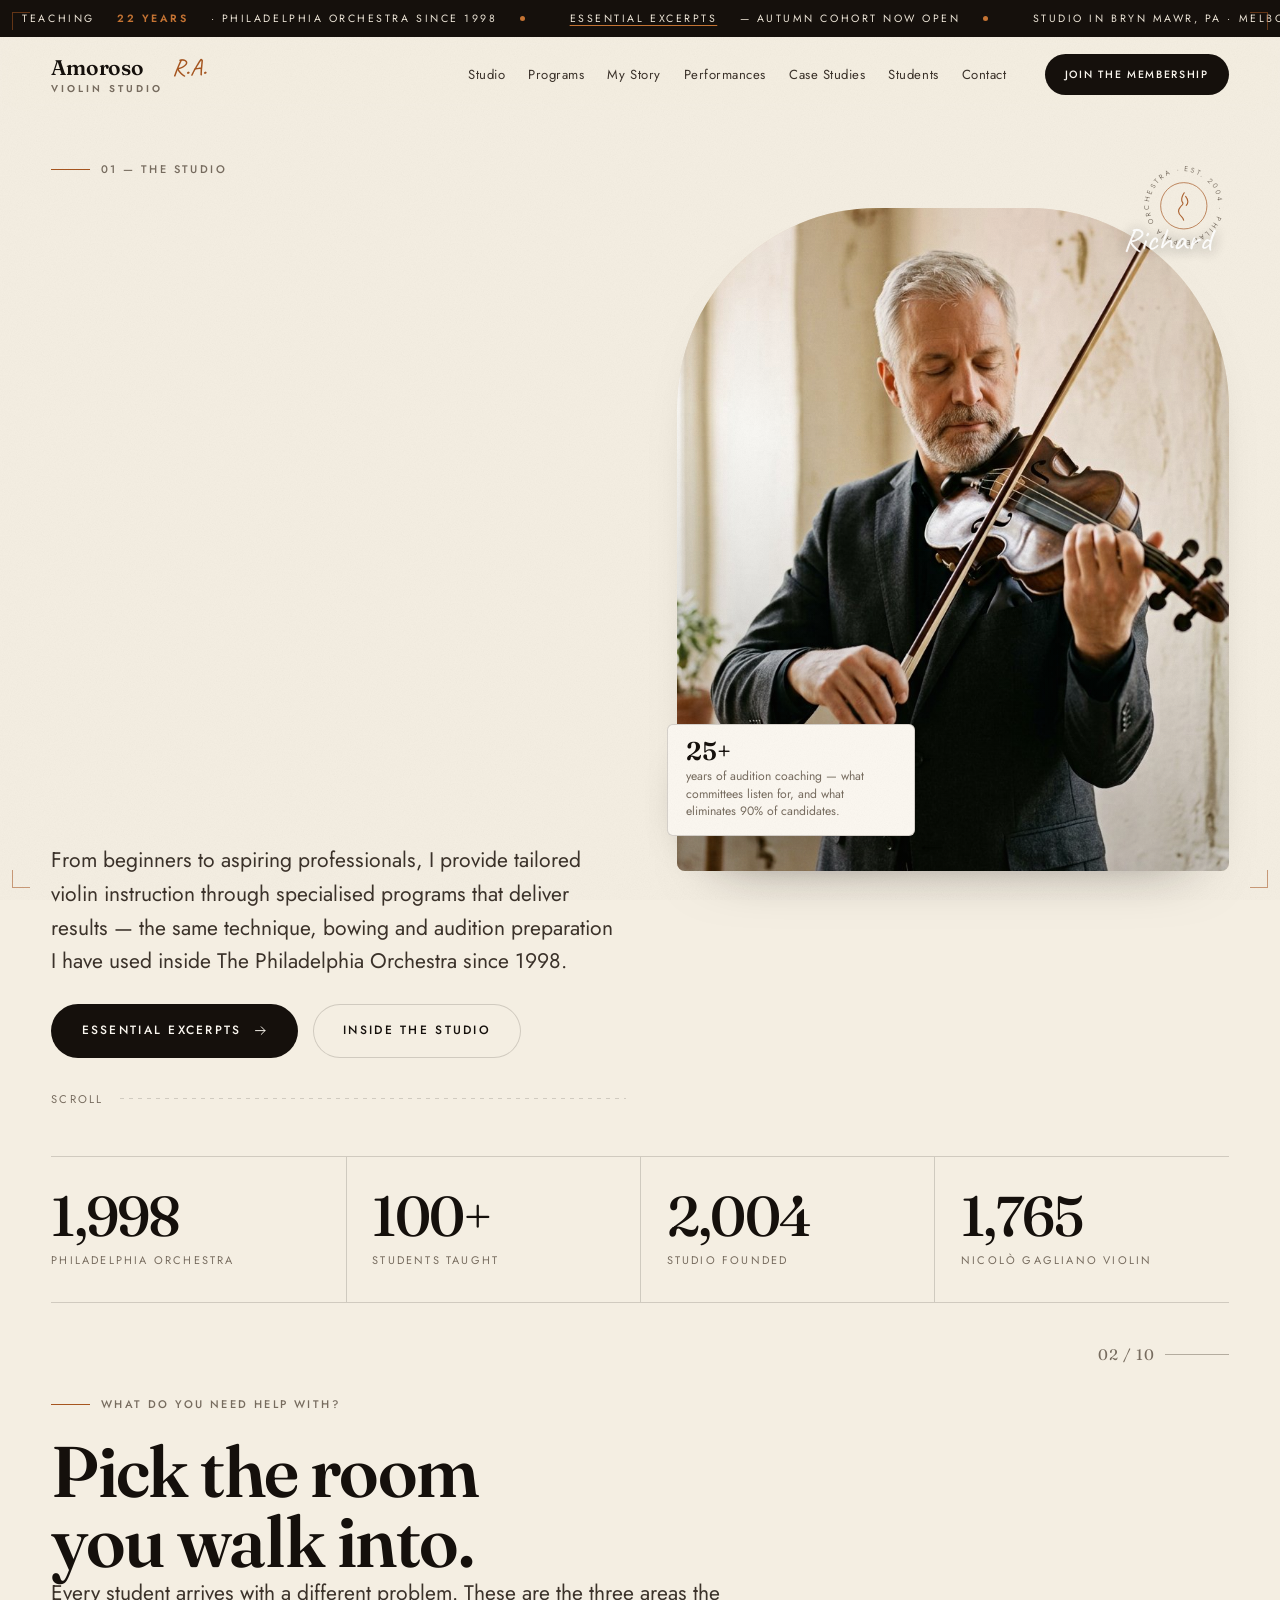
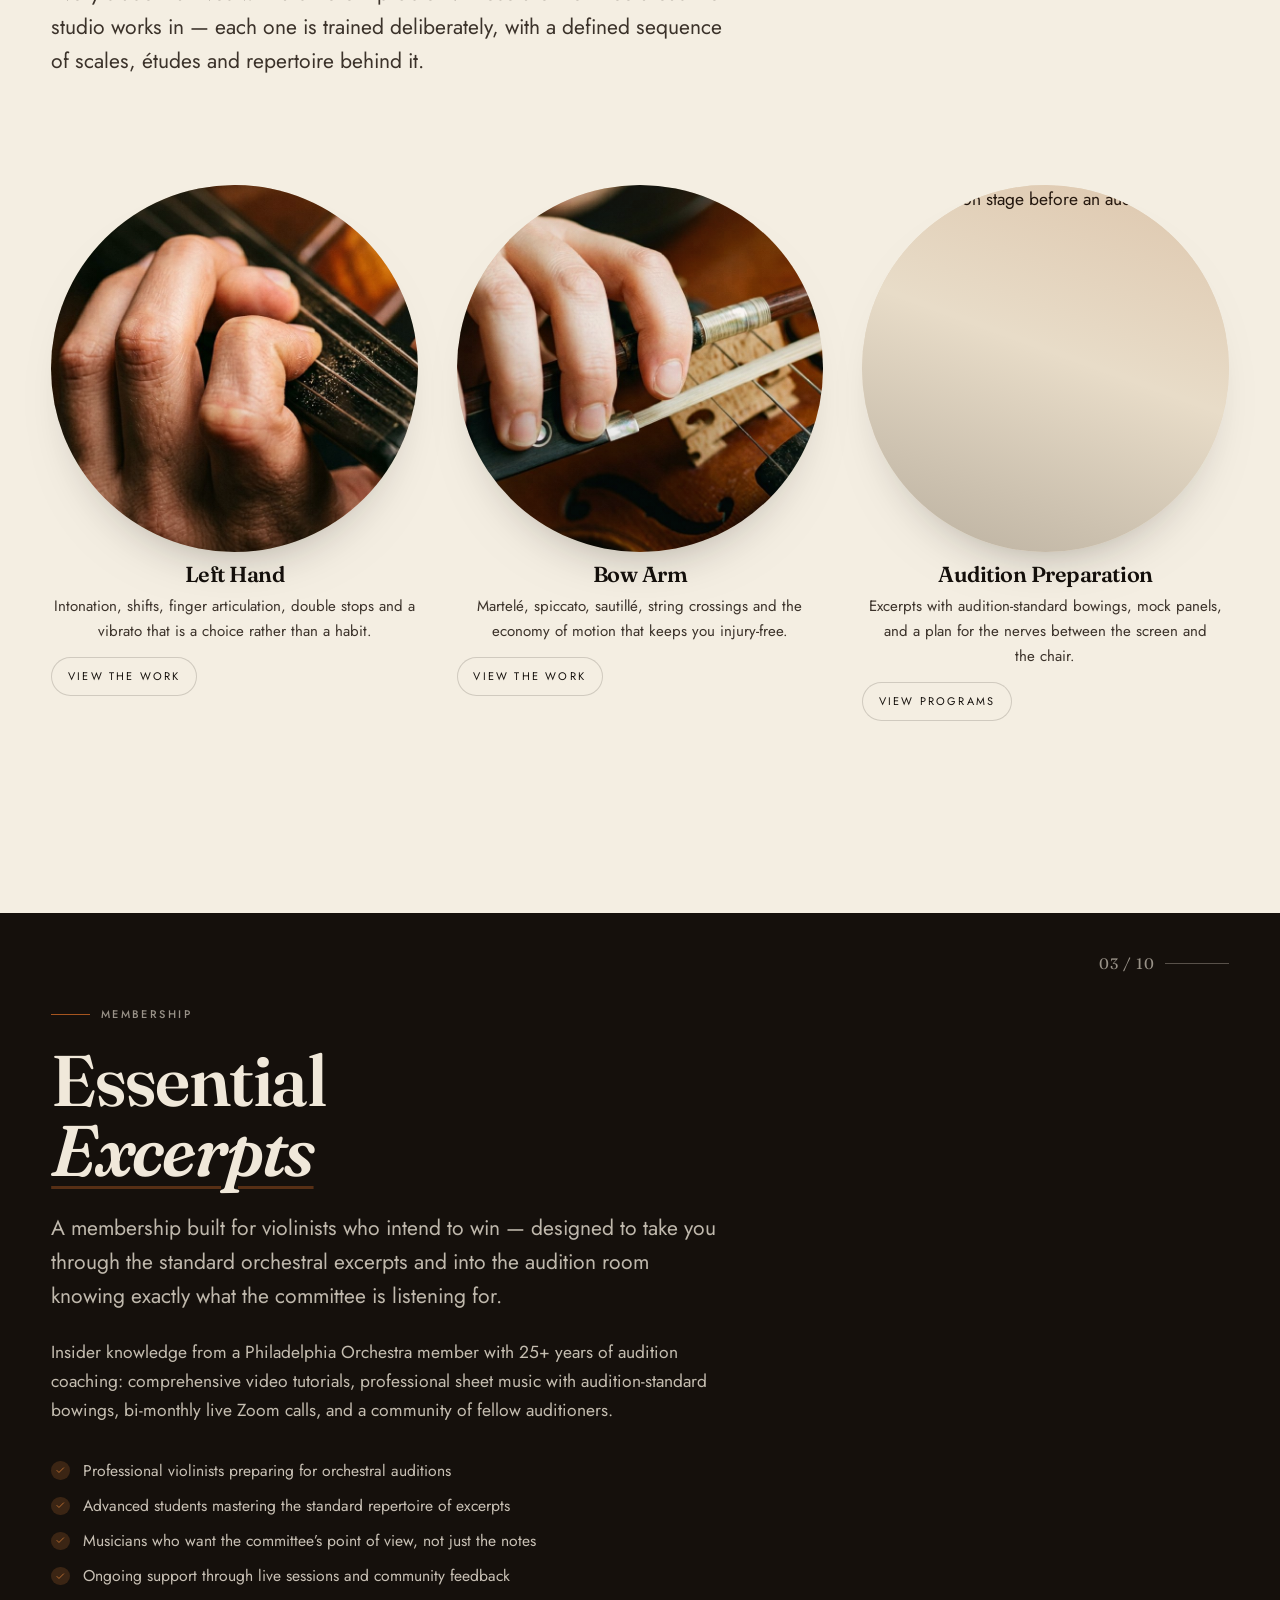
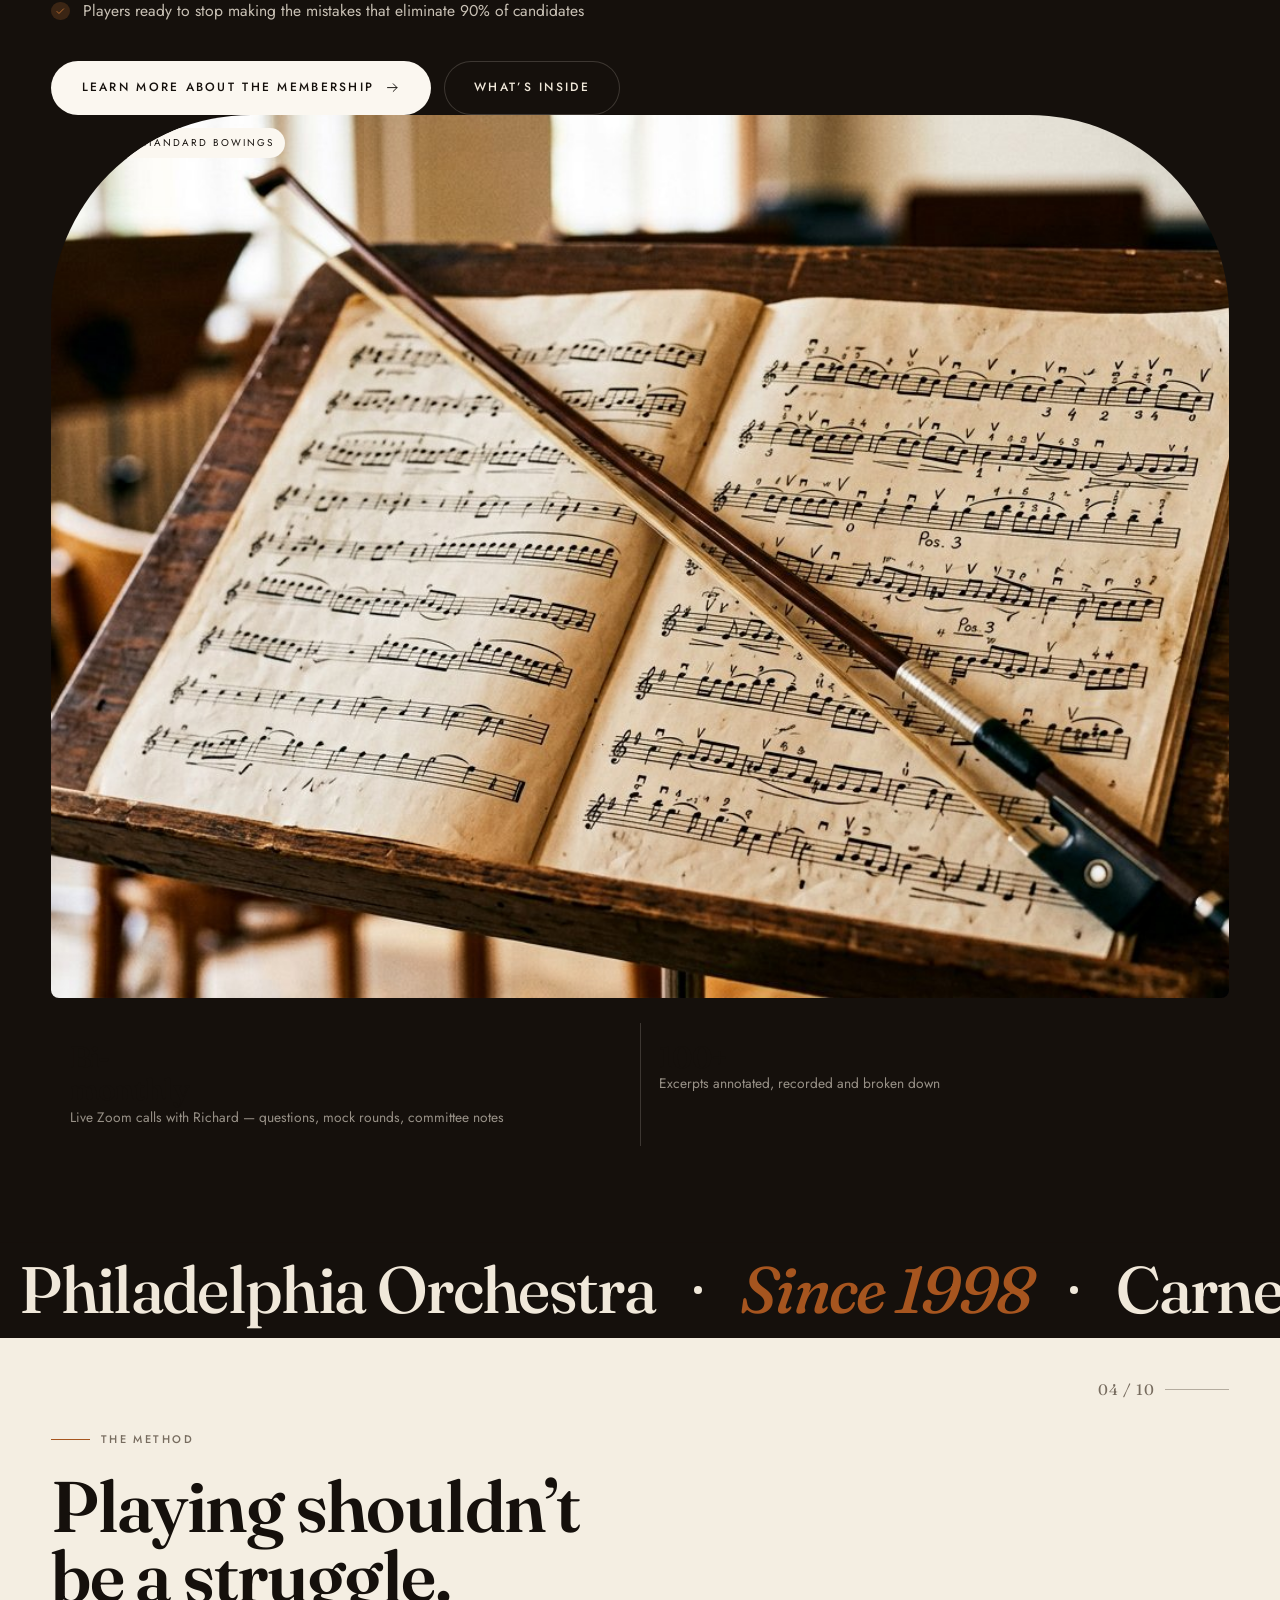
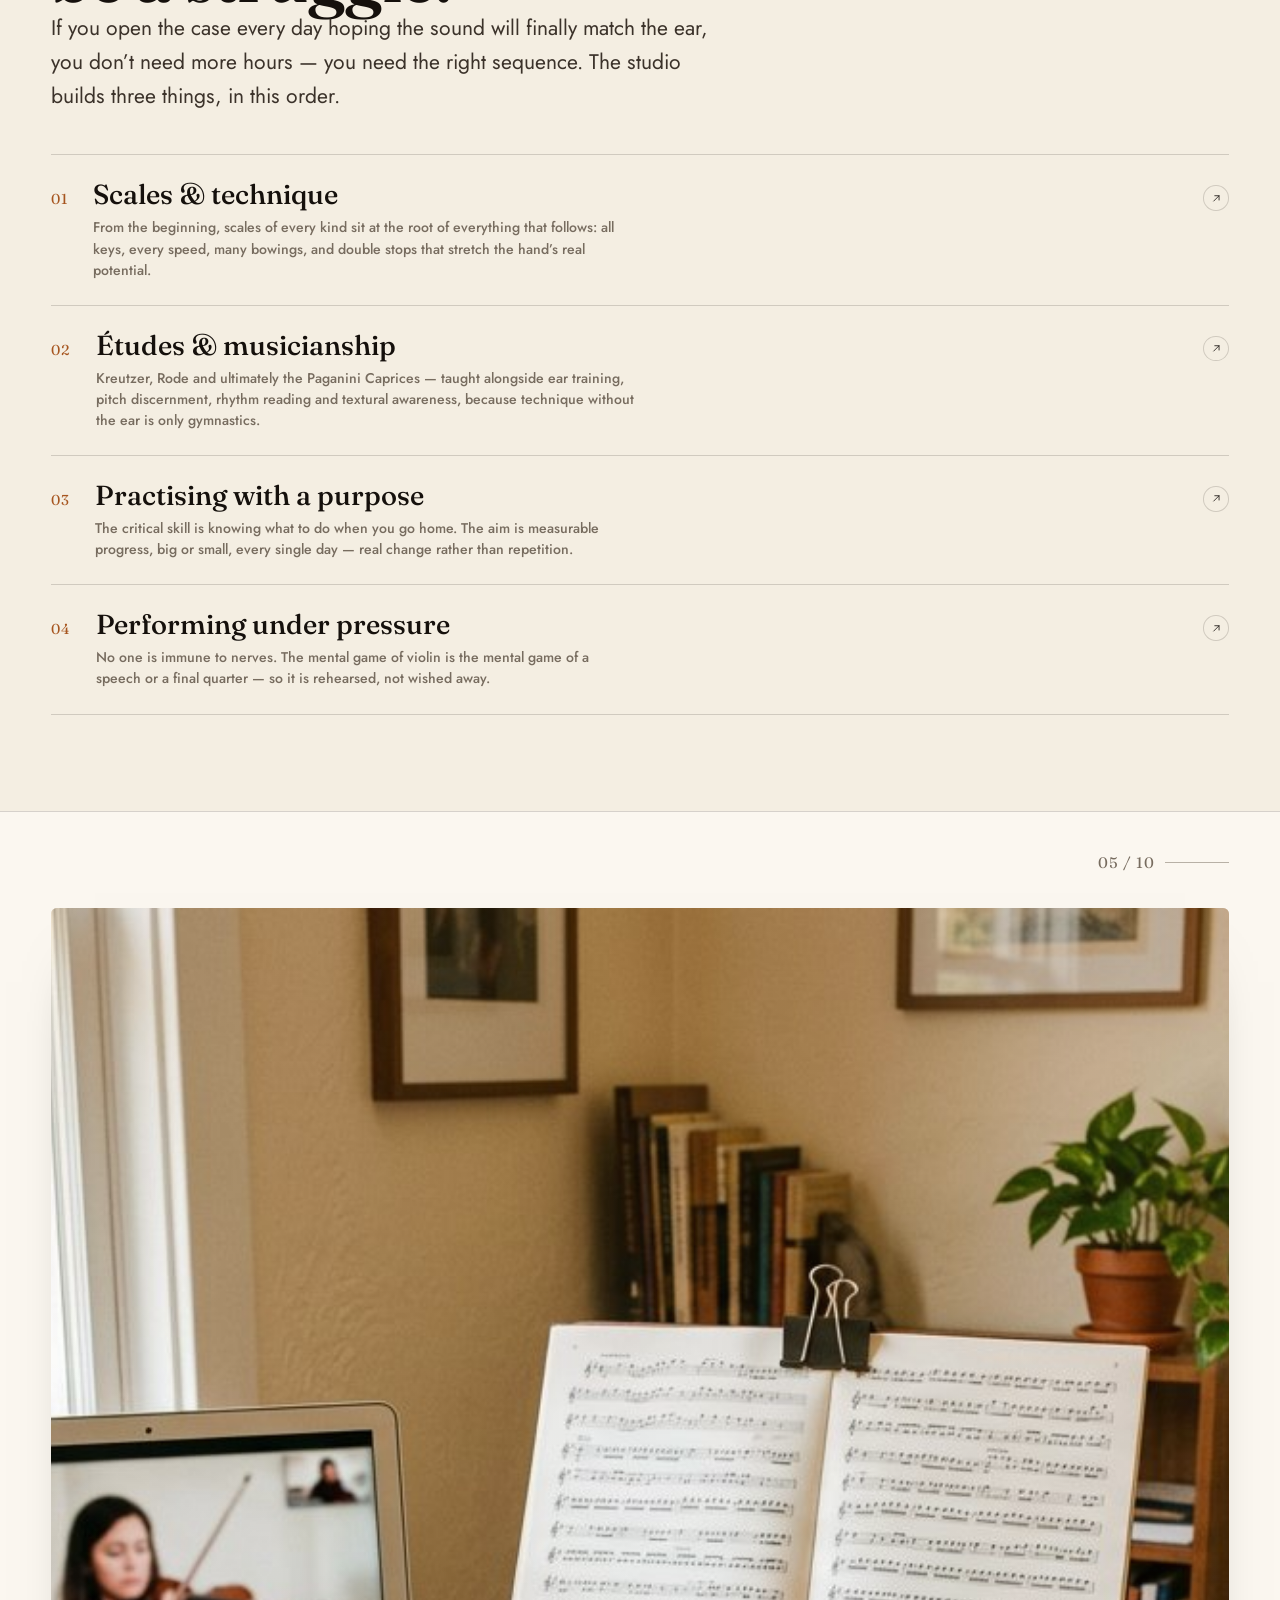
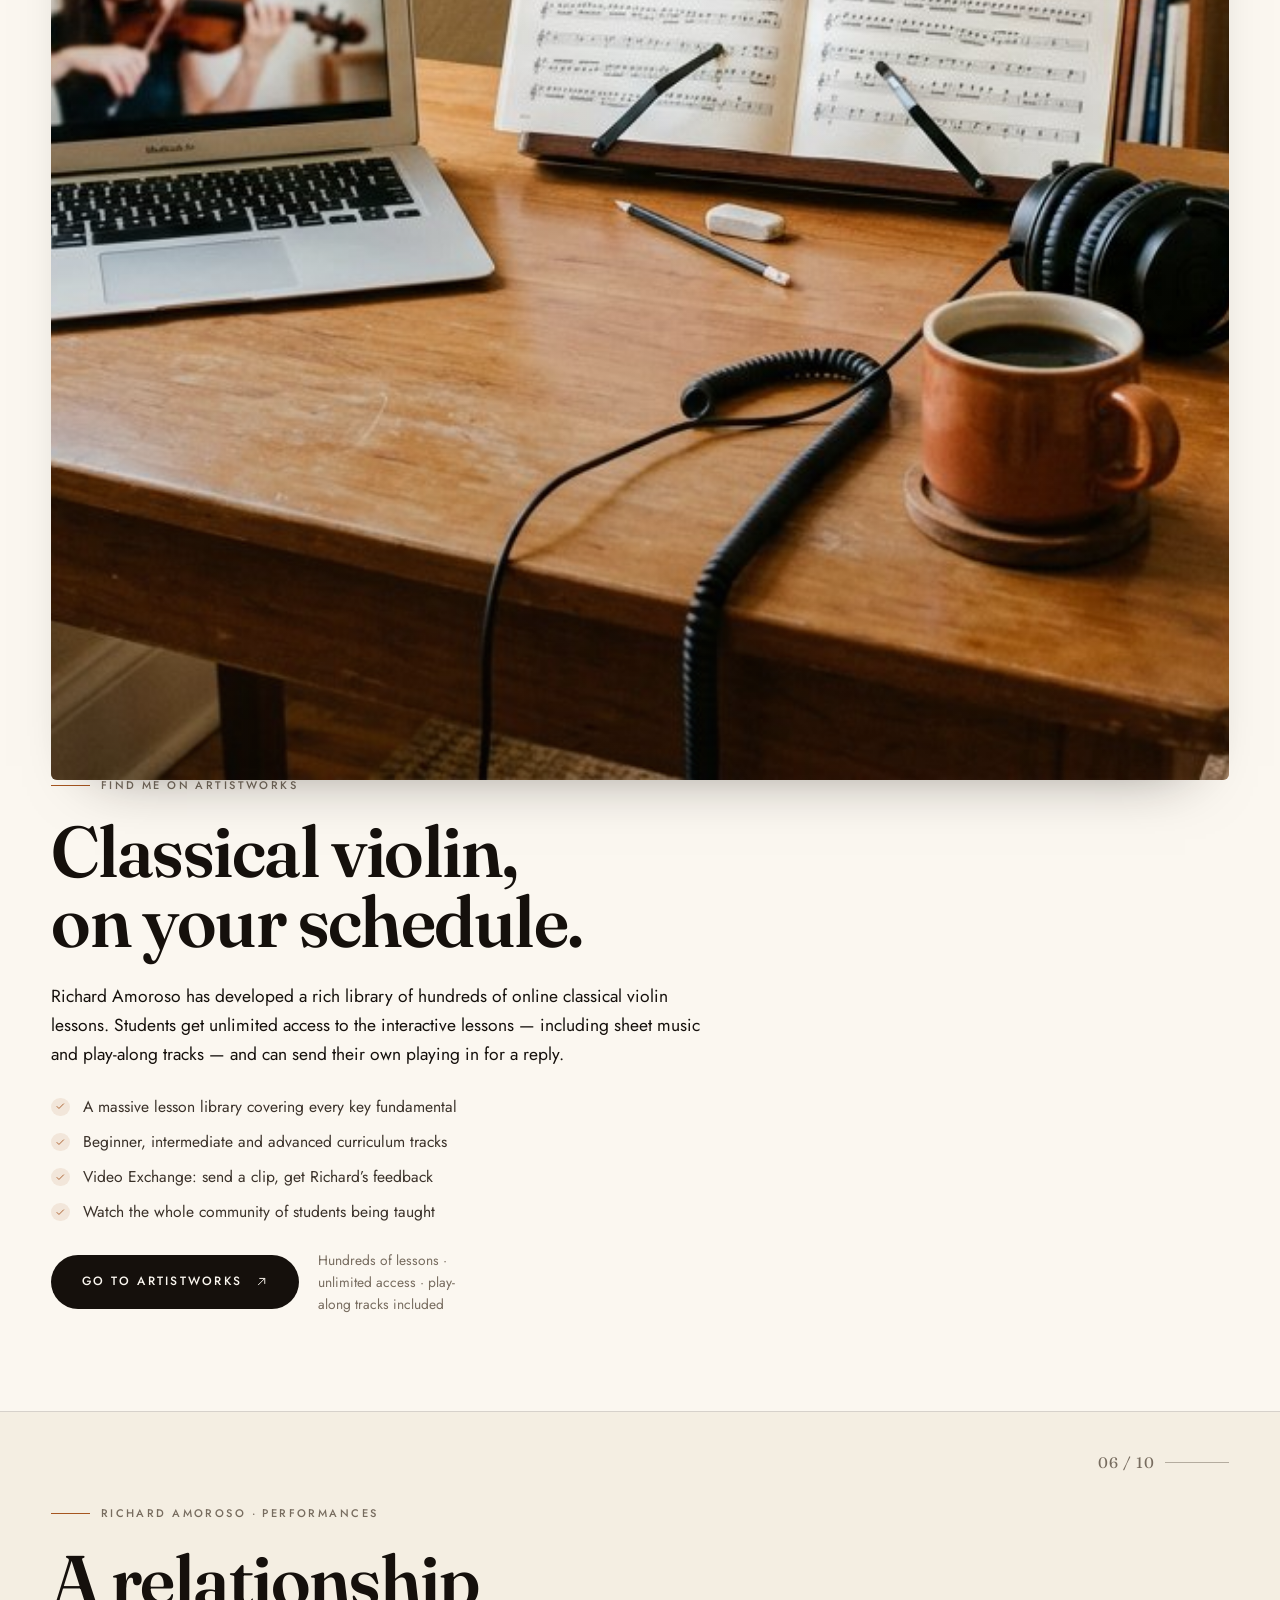
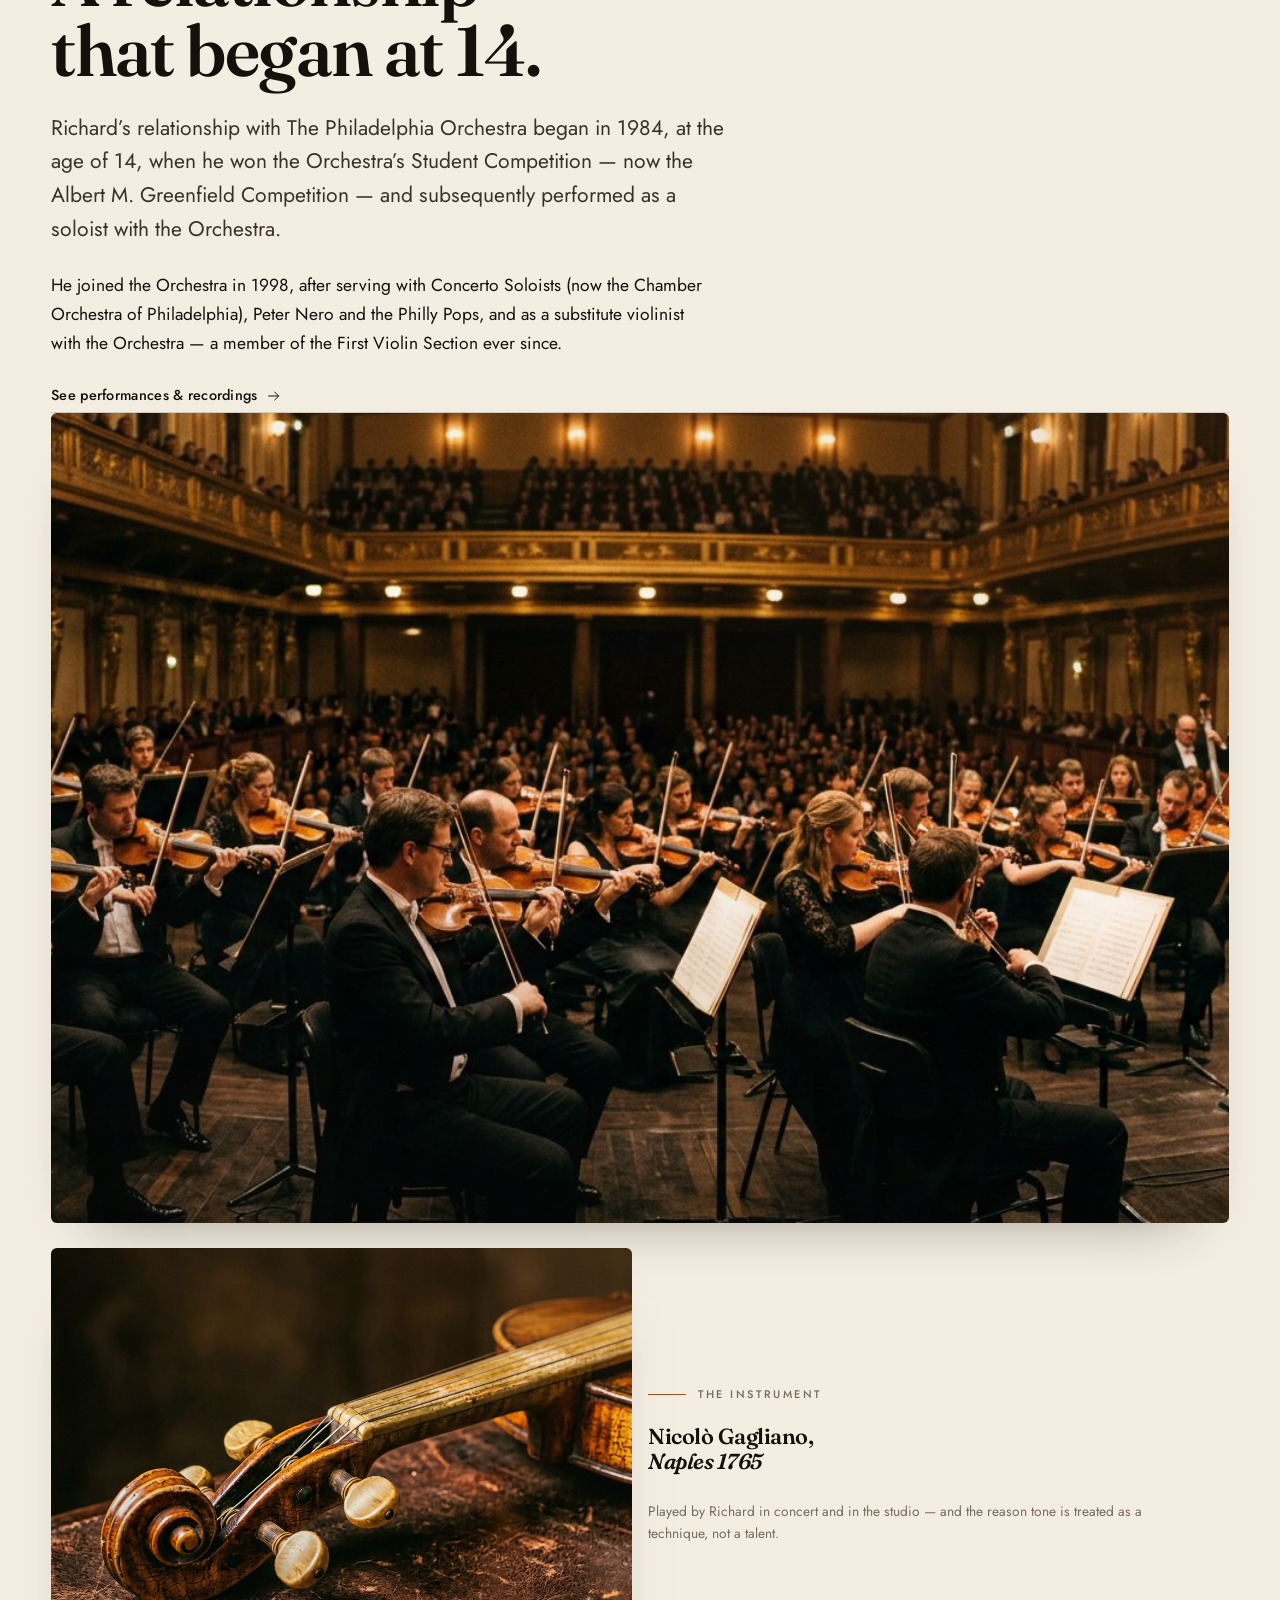
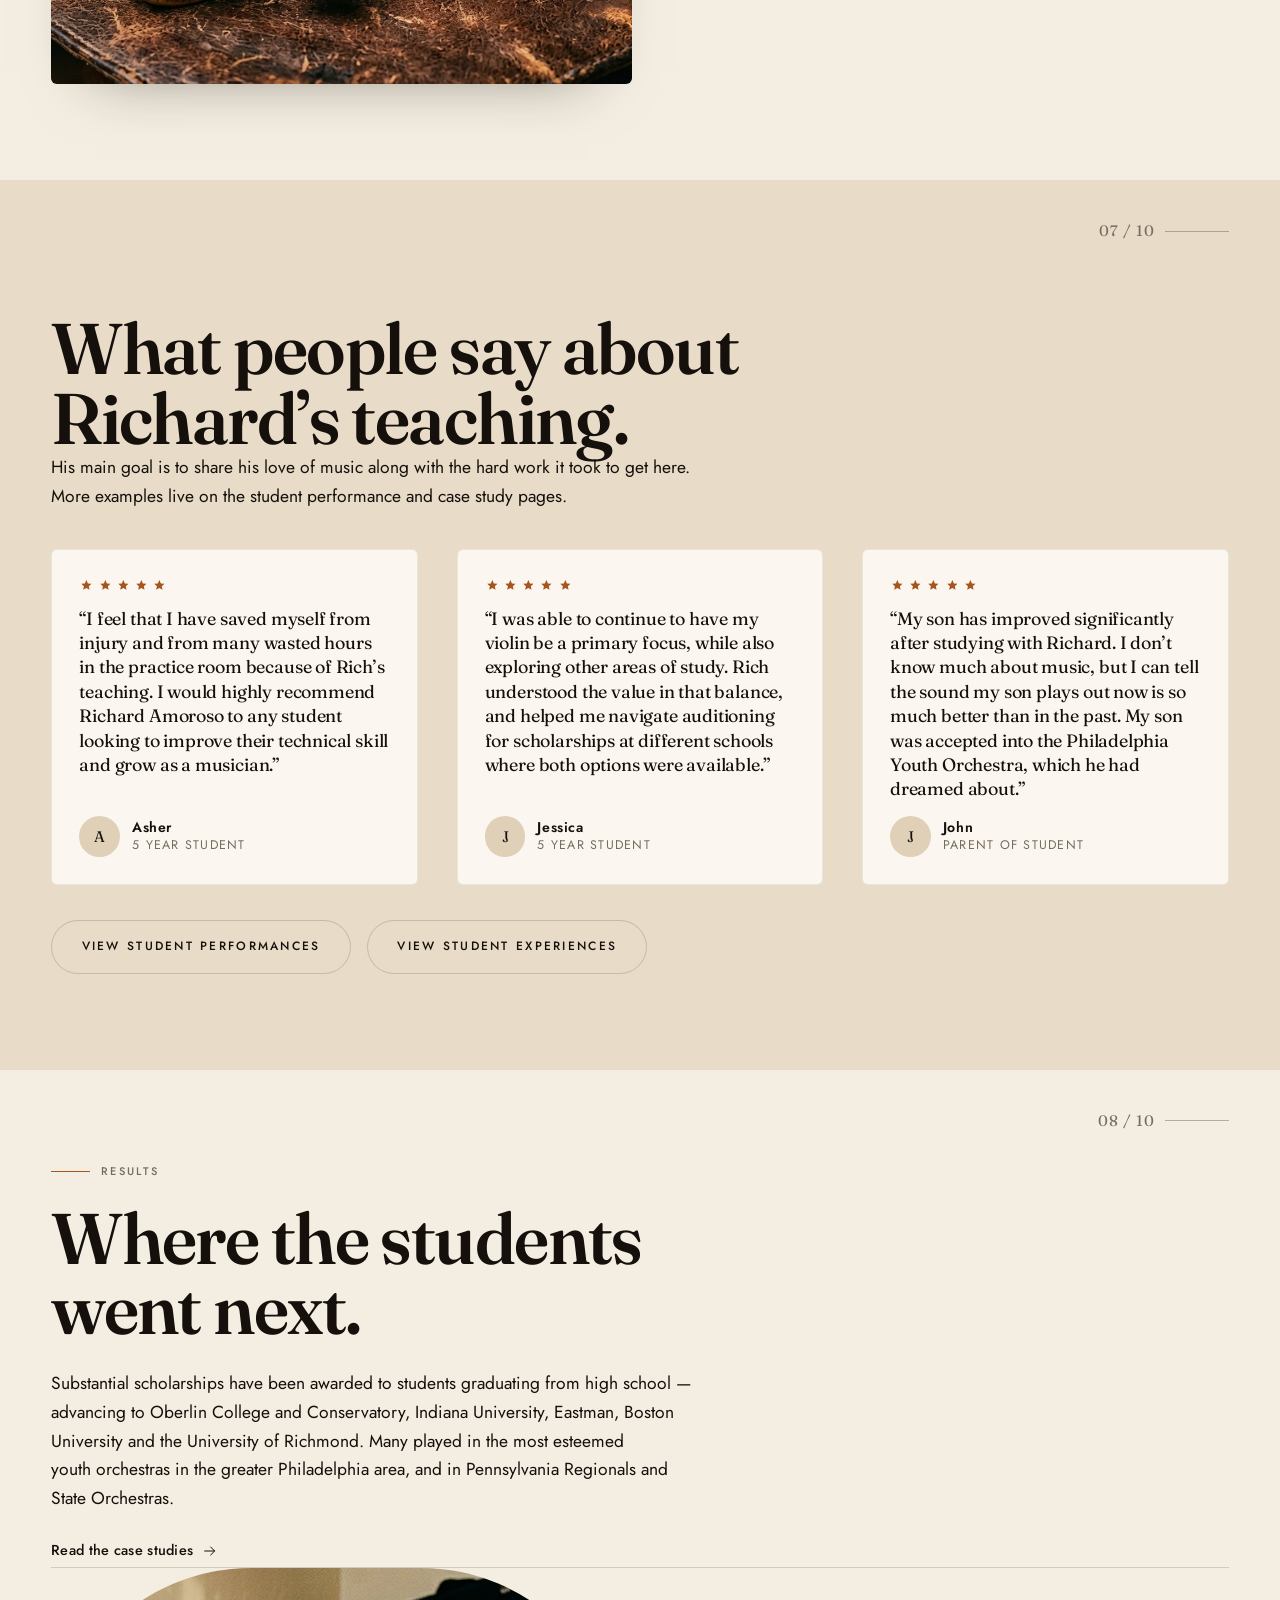
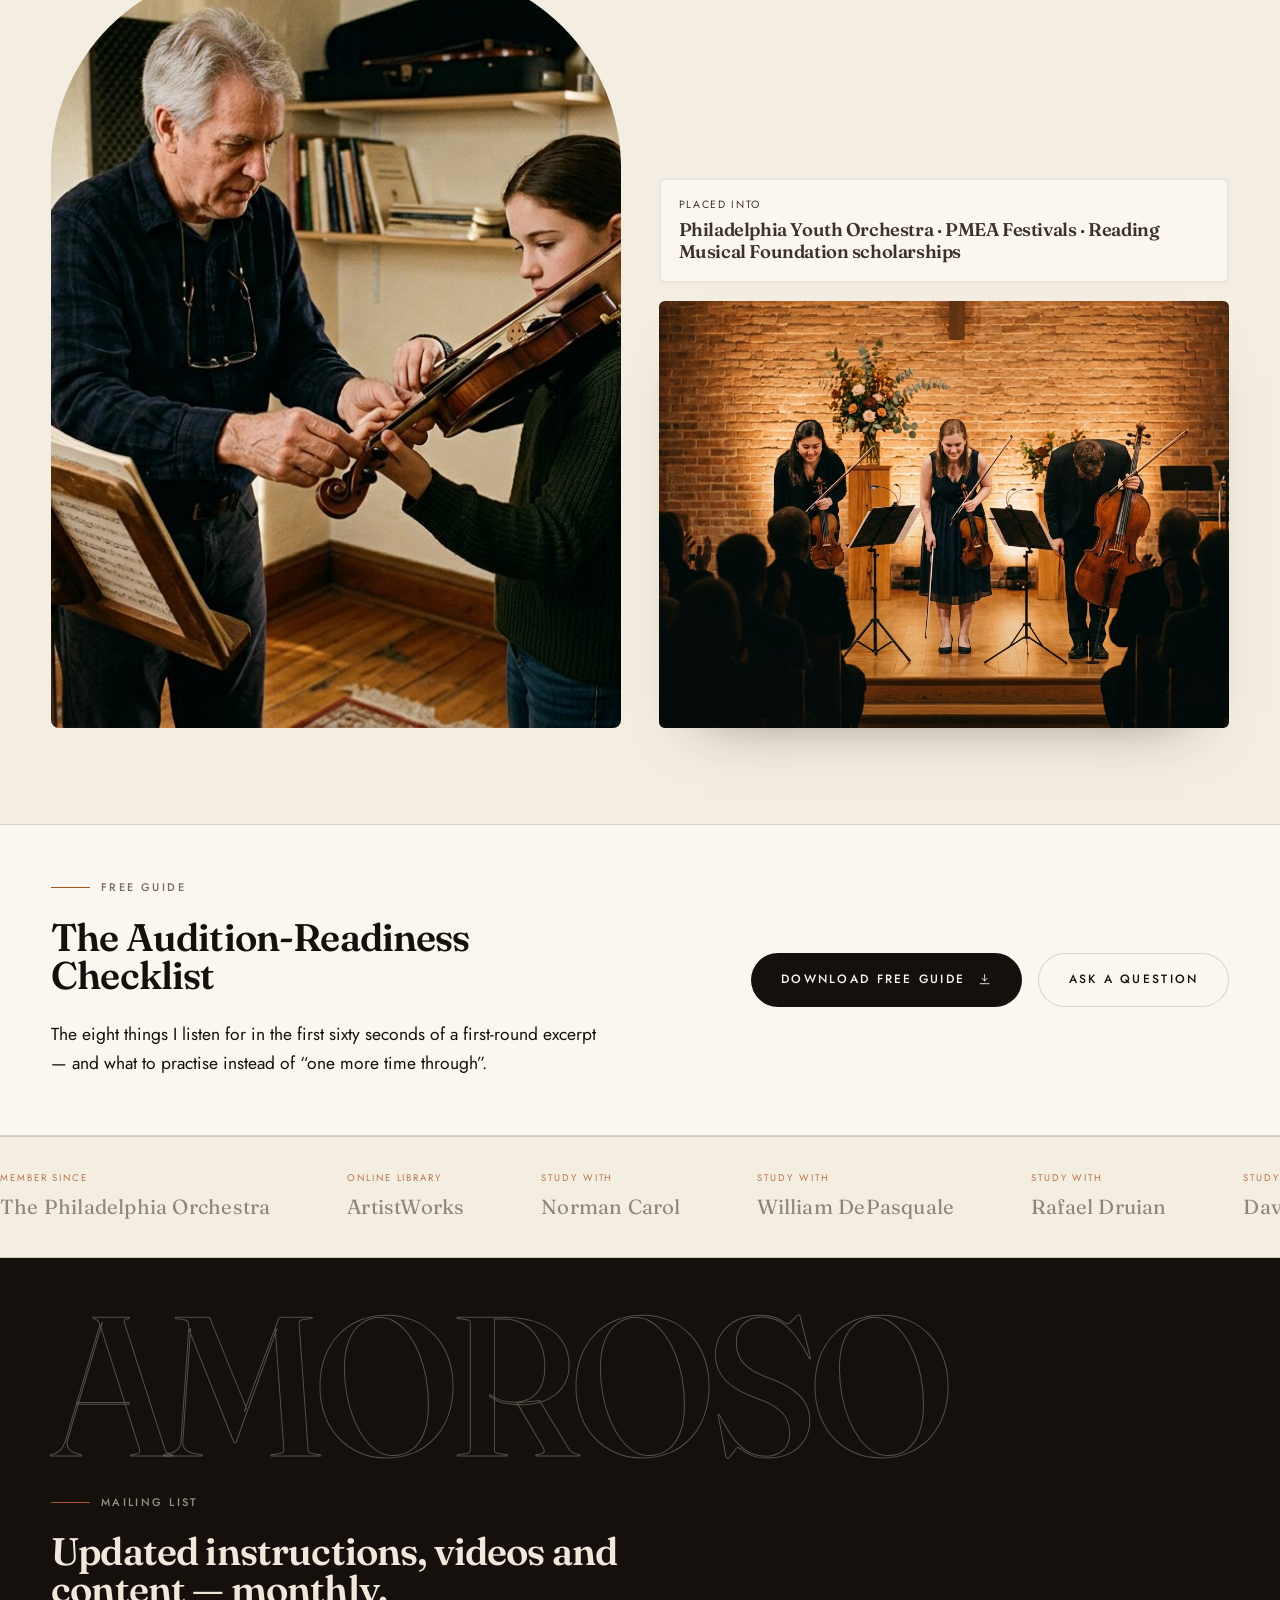
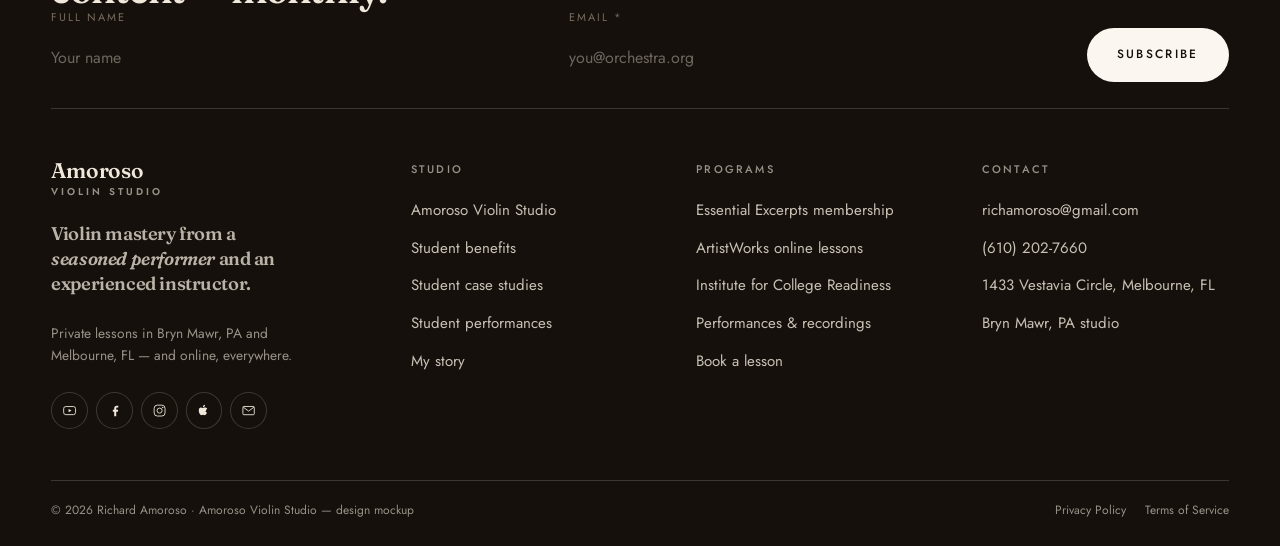
==== richard-amoroso-redesign/index.html @ 06658fb0 "Add Amoroso Violin Studio redesign mockup — richardamoroso.com content in natesviolin.com design lan" ====
<!DOCTYPE html>
<html lang="en">
<head>
<meta charset="utf-8">
<meta name="viewport" content="width=device-width,initial-scale=1">
<title>Amoroso Violin Studio — Violin mastery from a seasoned performer &amp; experienced instructor</title>
<meta name="description" content="Philadelphia Orchestra violinist Richard Amoroso teaches beginners to aspiring professionals through specialised programs — the Essential Excerpts audition membership, ArtistWorks online lessons, and a studio that has taught 100+ students since 2004.">
<link rel="preconnect" href="https://fonts.googleapis.com">
<link rel="preconnect" href="https://fonts.gstatic.com" crossorigin>
<link href="https://fonts.googleapis.com/css2?family=Fraunces:ital,opsz,wght@0,9..144,300..700;1,9..144,300..700&family=Jost:wght@300..600&family=Caveat:wght@500;600&display=swap" rel="stylesheet">
<link rel="stylesheet" href="assets/css/design.css">
<link rel="icon" href="data:image/svg+xml,%3Csvg xmlns='http://www.w3.org/2000/svg' viewBox='0 0 32 32'%3E%3Crect width='32' height='32' rx='7' fill='%2315100C'/%3E%3Ctext x='16' y='22' font-family='Georgia,serif' font-size='17' fill='%23C67433' text-anchor='middle'%3EA%3C/text%3E%3C/svg%3E">
</head>
<body>

<a class="skip" href="#main">Skip to content</a>
<div class="progress" aria-hidden="true"><i id="progressBar"></i></div>
<div class="frame" aria-hidden="true"><i></i><i></i><i></i><i></i></div>

<!-- ===== TICKER ===== -->
<div class="ticker">
  <div class="ticker-row loop">
    <span>Teaching <b style="color:var(--amber-2)">22 years</b> · Philadelphia Orchestra since 1998<i></i></span>
    <span><a href="programs.html">Essential Excerpts</a> — Autumn cohort now open<i></i></span>
    <span>Studio in Bryn&nbsp;Mawr, PA · Melbourne, FL · Online worldwide<i></i></span>
    <span>100+ students taught · Scholarships to Oberlin, Indiana, Eastman, Richmond<i></i></span>
  </div>
</div>

<!-- ===== HEADER ===== -->
<header class="hdr" id="hdr">
  <div class="wrap hdr-in">
    <a class="brand" href="index.html" aria-label="Amoroso Violin Studio — home">
      <span class="brand-mark">Amoroso<em>Violin Studio</em></span>
      <span class="brand-sig" aria-hidden="true">R.A.</span>
    </a>
    <nav class="nav" id="nav" aria-label="Primary">
      <a href="studio.html">Studio</a>
      <a href="programs.html">Programs</a>
      <a href="my-story.html">My Story</a>
      <a href="performances.html">Performances</a>
      <a href="case-studies.html">Case Studies</a>
      <a href="student-performances.html">Students</a>
      <a href="contact.html">Contact</a>
      <span class="nav-note">Bryn Mawr · Melbourne · Online</span>
    </nav>
    <div class="hdr-cta">
      <a class="btn btn--sm" href="programs.html"><span>Join the membership</span></a>
      <button class="icon-btn burger" id="burger" type="button" aria-controls="nav" aria-expanded="false" aria-label="Menu">
        <svg class="i-open" width="20" height="20" aria-hidden="true"><use href="#i-menu"></use></svg>
        <svg class="i-close" width="20" height="20" aria-hidden="true" style="display:none"><use href="#i-close"></use></svg>
      </button>
    </div>
  </div>
</header>

<main id="main">

<!-- ===== 01 HERO ===== -->
<section class="wrap hero" aria-labelledby="hero-h">
  <svg class="hero-mark" viewBox="0 0 120 120" aria-hidden="true">
    <g class="seal">
      <path id="sealPath" d="M60 14a46 46 0 1 1 0 92 46 46 0 0 1 0-92" fill="none"/>
      <text font-family="Jost,sans-serif" font-size="9.4" letter-spacing="3.1" fill="#776C5F">
        <textPath href="#sealPath" startOffset="0%">EST. 2004 · PHILADELPHIA ORCHESTRA · SINCE 1998 · </textPath>
      </text>
    </g>
    <circle cx="60" cy="60" r="31" fill="none" stroke="#A6551F" stroke-width="1"/>
    <g transform="translate(47.6 40.5) scale(1.03)" stroke="#A6551F" fill="none" stroke-width="1.5" stroke-linecap="round">
      <path d="M12.6 2C10 6 9 9.4 9.4 12c.3 2 1.7 2.7 1.5 4.3-.2 1.5-1.7 2.2-3.2 3.9C6 22 5.2 24 5.2 26c0 2.9 1.6 4.9 3.9 7 1.3 1.2 2.3 2.7 2.7 4.5"/>
      <path d="M14.4 6.6c1.9 2.2 2.9 4.5 2.9 7 0 2.1-.8 3.6-2.1 4.9"/>
    </g>
  </svg>

  <div class="hero-grid">
    <div class="stack">
      <p class="label" data-reveal><i class="dash"></i>01 — The studio</p>
      <h1 class="d-1" id="hero-h" data-reveal="mask">Learn the violin<br><em>the way it is actually</em><br>played on stage.</h1>
      <p class="lede" data-reveal style="max-width:44ch">From beginners to aspiring professionals, I provide tailored violin instruction through specialised programs that deliver results — the same technique, bowing and audition preparation I have used inside The Philadelphia Orchestra since 1998.</p>
      <div class="stack" data-reveal style="display:flex;gap:.9rem;flex-wrap:wrap">
        <a class="btn" href="programs.html"><span>Essential Excerpts</span><svg class="ic" aria-hidden="true"><use href="#i-arrow"></use></svg></a>
        <a class="btn btn--ghost" href="studio.html"><span>Inside the studio</span></a>
      </div>
      <div class="dot-rule" data-reveal style="margin-top:.4rem">scroll</div>
    </div>

    <div class="hero-art" data-reveal="scale">
      <figure class="ph ph--arch">
        <img src="assets/img/richard-now.jpg" alt="Richard Amoroso, violin, in his studio" width="900" height="1080">
      </figure>
      <div class="hero-note">
        <b data-count="25" data-suffix="+">0</b>
        <p>years of audition coaching — what committees listen for, and what eliminates 90% of candidates.</p>
      </div>
      <p class="sig" style="position:absolute;right:1rem;top:1rem;color:#fff;opacity:.9;text-shadow:0 2px 14px rgba(21,16,12,.5)">Richard</p>
    </div>
  </div>
</section>

<!-- ===== STATS ===== -->
<section class="wrap" aria-label="Studio at a glance">
  <div class="stats" data-reveal>
    <div><b data-count="1998">0</b><span>Philadelphia Orchestra</span></div>
    <div><b data-count="100" data-suffix="+">0</b><span>Students taught</span></div>
    <div><b data-count="2004">0</b><span>Studio founded</span></div>
    <div><b data-count="1765">0</b><span>Nicolò Gagliano violin</span></div>
  </div>
</section>

<!-- ===== 02 WHAT DO YOU NEED HELP WITH ===== -->
<section class="sec" id="focus">
  <div class="wrap">
    <p class="idx">02 / 10</p>
    <div class="g-head" style="margin-bottom:clamp(1.8rem,4vw,3rem)">
      <div class="stack">
        <p class="label" data-reveal><i class="dash"></i>What do you need help with?</p>
        <h2 class="d-2" data-reveal>Pick the room<br>you walk into.</h2>
      </div>
      <div class="stack">
        <p class="lede" data-reveal>Every student arrives with a different problem. These are the three areas the studio works in — each one is trained deliberately, with a defined sequence of scales, études and repertoire behind it.</p>
        <div data-reveal><a class="link" href="studio.html">See the full curriculum<svg class="ic" aria-hidden="true"><use href="#i-arrow"></use></svg></a></div>
      </div>
    </div>

    <div class="g g-3">
      <a class="card card--feature" href="studio.html" data-reveal>
        <figure class="ph"><img src="assets/img/left-hand.jpg" alt="Left hand stopping strings on the fingerboard" width="800" height="800"></figure>
        <div class="card-body center">
          <h3 class="card-title"><span>Left</span> <span>Hand</span></h3>
          <p>Intonation, shifts, finger articulation, double stops and a vibrato that is a choice rather than a habit.</p>
          <span class="card-more">View the work</span>
        </div>
      </a>
      <a class="card card--feature" href="studio.html" data-reveal>
        <figure class="ph"><img src="assets/img/bow-arm.jpg" alt="Right hand at the frog of the bow" width="800" height="800"></figure>
        <div class="card-body center">
          <h3 class="card-title"><span>Bow</span> <span>Arm</span></h3>
          <p>Martelé, spiccato, sautillé, string crossings and the economy of motion that keeps you injury-free.</p>
          <span class="card-more">View the work</span>
        </div>
      </a>
      <a class="card card--feature" href="programs.html">
        <figure class="ph"><img src="assets/img/solo-stage.jpg" alt="Violinist on stage before an audition panel" width="800" height="800"></figure>
        <div class="card-body center">
          <h3 class="card-title"><span>Audition</span> <span>Preparation</span></h3>
          <p>Excerpts with audition-standard bowings, mock panels, and a plan for the nerves between the screen and the chair.</p>
          <span class="card-more">View programs</span>
        </div>
      </a>
    </div>
  </div>
</section>

<!-- ===== 03 ESSENTIAL EXCERPTS MEMBERSHIP ===== -->
<section class="sec on-ink" id="membership" style="margin-top:var(--s-1)">
  <div class="wrap">
    <p class="idx">03 / 10</p>
    <div class="g-split" style="align-items:start">
      <div class="stack" data-reveal>
        <p class="label on-ink"><i class="dash"></i>Membership</p>
        <h2 class="d-2">Essential<br><em>Excerpts</em></h2>
        <p class="lede">A membership built for violinists who intend to win — designed to take you through the standard orchestral excerpts and into the audition room knowing exactly what the committee is listening for.</p>
        <p>Insider knowledge from a Philadelphia Orchestra member with 25+ years of audition coaching: comprehensive video tutorials, professional sheet music with audition-standard bowings, bi-monthly live Zoom calls, and a community of fellow auditioners.</p>
        <ul class="ticks" style="margin-top:.5rem">
          <li><i><svg class="ic" aria-hidden="true"><use href="#i-check"></use></svg></i>Professional violinists preparing for orchestral auditions</li>
          <li><i><svg class="ic" aria-hidden="true"><use href="#i-check"></use></svg></i>Advanced students mastering the standard repertoire of excerpts</li>
          <li><i><svg class="ic" aria-hidden="true"><use href="#i-check"></use></svg></i>Musicians who want the committee’s point of view, not just the notes</li>
          <li><i><svg class="ic" aria-hidden="true"><use href="#i-check"></use></svg></i>Ongoing support through live sessions and community feedback</li>
          <li><i><svg class="ic" aria-hidden="true"><use href="#i-check"></use></svg></i>Players ready to stop making the mistakes that eliminate 90% of candidates</li>
        </ul>
        <div style="display:flex;gap:.8rem;flex-wrap:wrap;margin-top:.8rem">
          <a class="btn btn--light" href="programs.html"><span>Learn more about the membership</span><svg class="ic" aria-hidden="true"><use href="#i-arrow"></use></svg></a>
          <a class="btn btn--ghost" style="--fg:var(--on-ink);box-shadow:inset 0 0 0 1px var(--rule-on-ink)" href="programs.html"><span>What’s inside</span></a>
        </div>
      </div>

      <div class="stack">
        <figure class="ph ph--arch ph--raw" data-reveal="scale">
          <img src="assets/img/score.jpg" alt="Violin part with hand-marked audition bowings" width="900" height="1100">
          <figcaption class="card-tag">Audition-standard bowings</figcaption>
        </figure>
        <div class="g g-2" style="gap:1px;background:var(--rule-on-ink)">
          <div style="background:var(--ink);padding:1.15rem"><b class="display" style="font-size:1.9rem;display:block;line-height:1.05">Bi-<br>monthly</b><p class="small" style="color:var(--on-ink-3)">Live Zoom calls with Richard — questions, mock rounds, committee notes</p></div>
          <div style="background:var(--ink);padding:1.15rem"><b class="display" style="font-size:1.9rem;display:block;line-height:1">100+</b><p class="small" style="color:var(--on-ink-3)">Excerpts annotated, recorded and broken down</p></div>
        </div>
      </div>
    </div>
  </div>
</section>

<!-- ===== 04 MARQUEE ===== -->
<div class="mq on-ink" aria-hidden="true" style="background:var(--ink)">
  <div class="mq-track loop">
    <h3><span>Philadelphia Orchestra</span><i></i><span><em>Since 1998</em></span><i></i><span>Carnegie Hall</span><i></i><span><em>Greenfield Competition</em></span><i></i></h3>
  </div>
</div>

<!-- ===== 05 HOW I TEACH — THREE PILLARS ===== -->
<section class="sec">
  <div class="wrap">
    <p class="idx">04 / 10</p>
    <div class="g-head" style="margin-bottom:clamp(1.6rem,3.4vw,2.6rem)">
      <div class="stack">
        <p class="label" data-reveal><i class="dash"></i>The method</p>
        <h2 class="d-2" data-reveal>Playing shouldn’t<br>be a struggle.</h2>
      </div>
      <p class="lede" data-reveal>If you open the case every day hoping the sound will finally match the ear, you don’t need more hours — you need the right sequence. The studio builds three things, in this order.</p>
    </div>

    <ol class="rows" data-reveal>
      <li>
        <span class="k">01</span>
        <div class="t">Scales &amp; technique<small>From the beginning, scales of every kind sit at the root of everything that follows: all keys, every speed, many bowings, and double stops that stretch the hand’s real potential.</small></div>
        <span class="go"><svg class="ic" aria-hidden="true"><use href="#i-arrow-diag"></use></svg></span>
      </li>
      <li>
        <span class="k">02</span>
        <div class="t">Études &amp; musicianship<small>Kreutzer, Rode and ultimately the Paganini Caprices — taught alongside ear training, pitch discernment, rhythm reading and textural awareness, because technique without the ear is only gymnastics.</small></div>
        <span class="go"><svg class="ic" aria-hidden="true"><use href="#i-arrow-diag"></use></svg></span>
      </li>
      <li>
        <span class="k">03</span>
        <div class="t">Practising with a purpose<small>The critical skill is knowing what to do when you go home. The aim is measurable progress, big or small, every single day — real change rather than repetition.</small></div>
        <span class="go"><svg class="ic" aria-hidden="true"><use href="#i-arrow-diag"></use></svg></span>
      </li>
      <li>
        <span class="k">04</span>
        <div class="t">Performing under pressure<small>No one is immune to nerves. The mental game of violin is the mental game of a speech or a final quarter — so it is rehearsed, not wished away.</small></div>
        <span class="go"><svg class="ic" aria-hidden="true"><use href="#i-arrow-diag"></use></svg></span>
      </li>
    </ol>
  </div>
</section>

<!-- ===== 06 ARTISTWORKS ===== -->
<section class="sec bg-paper" style="border-block:1px solid var(--rule)">
  <div class="wrap">
    <p class="idx">05 / 10</p>
    <div class="g-split-r">
      <figure class="ph ph--s" data-reveal="scale" style="aspect-ratio:4/5">
        <img src="assets/img/online.jpg" alt="Laptop set up for an online violin lesson" width="900" height="1120">
      </figure>
      <div class="stack" data-reveal>
        <p class="label"><i class="dash"></i>Find me on ArtistWorks</p>
        <h2 class="d-2">Classical violin,<br>on your schedule.</h2>
        <p>Richard Amoroso has developed a rich library of hundreds of online classical violin lessons. Students get unlimited access to the interactive lessons — including sheet music and play-along tracks — and can send their own playing in for a reply.</p>
        <ul class="ticks">
          <li><i><svg class="ic" aria-hidden="true"><use href="#i-check"></use></svg></i>A massive lesson library covering every key fundamental</li>
          <li><i><svg class="ic" aria-hidden="true"><use href="#i-check"></use></svg></i>Beginner, intermediate and advanced curriculum tracks</li>
          <li><i><svg class="ic" aria-hidden="true"><use href="#i-check"></use></svg></i>Video Exchange: send a clip, get Richard’s feedback</li>
          <li><i><svg class="ic" aria-hidden="true"><use href="#i-check"></use></svg></i>Watch the whole community of students being taught</li>
        </ul>
        <div style="display:flex;gap:1.2rem;align-items:center;flex-wrap:wrap">
          <a class="btn" href="programs.html"><span>Go to ArtistWorks</span><svg class="ic" aria-hidden="true"><use href="#i-arrow-diag"></use></svg></a>
          <span class="small" style="max-width:20ch">Hundreds of lessons · unlimited access · play-along tracks included</span>
        </div>
      </div>
    </div>
  </div>
</section>

<!-- ===== 07 PERFORMANCES ===== -->
<section class="sec">
  <div class="wrap">
    <p class="idx">06 / 10</p>
    <div class="g-split">
      <div class="stack" data-reveal>
        <p class="label"><i class="dash"></i>Richard Amoroso · performances</p>
        <h2 class="d-2">A relationship<br>that began at 14.</h2>
        <p class="lede">Richard’s relationship with The Philadelphia Orchestra began in 1984, at the age of 14, when he won the Orchestra’s Student Competition — now the Albert M. Greenfield Competition — and subsequently performed as a soloist with the Orchestra.</p>
        <p>He joined the Orchestra in 1998, after serving with Concerto Soloists (now the Chamber Orchestra of Philadelphia), Peter Nero and the Philly Pops, and as a substitute violinist with the Orchestra — a member of the First Violin Section ever since.</p>
        <a class="link" href="performances.html">See performances &amp; recordings<svg class="ic" aria-hidden="true"><use href="#i-arrow"></use></svg></a>
      </div>
      <div class="stack">
        <figure class="ph ph--s" data-reveal="scale" style="aspect-ratio:16/11">
          <img src="assets/img/orchestra.jpg" alt="The string section of a symphony orchestra on stage" width="1200" height="825">
        </figure>
        <div class="g g-2" style="gap:1rem">
          <figure class="ph ph--s" data-reveal><img src="assets/img/violin-1765.jpg" alt="The 1765 Nicolò Gagliano violin" width="700" height="520"></figure>
          <div class="stack" style="align-content:center">
            <p class="label"><i class="dash"></i>The instrument</p>
            <h3 class="d-4">Nicolò Gagliano,<br><em>Naples 1765</em></h3>
            <p class="small">Played by Richard in concert and in the studio — and the reason tone is treated as a technique, not a talent.</p>
          </div>
        </div>
      </div>
    </div>
  </div>
</section>

<!-- ===== 08 TESTIMONIALS ===== -->
<section class="sec on-sand">
  <div class="wrap">
    <p class="idx">07 / 10</p>
    <div class="g-head" style="margin-bottom:clamp(1.6rem,3vw,2.6rem)">
      <div class="stack">
        <p class="label" data-reveal><i class="dash"></i>Student experiences</p>
        <h2 class="d-2" data-reveal>What people say about<br>Richard’s teaching.</h2>
      </div>
      <p data-reveal>His main goal is to share his love of music along with the hard work it took to get here. More examples live on the student performance and case study pages.</p>
    </div>

    <div class="g g-3">
      <article class="t-card" data-reveal>
        <div class="stars" aria-label="5 out of 5 stars">
          <svg class="ic" aria-hidden="true"><use href="#i-star"></use></svg><svg class="ic" aria-hidden="true"><use href="#i-star"></use></svg><svg class="ic" aria-hidden="true"><use href="#i-star"></use></svg><svg class="ic" aria-hidden="true"><use href="#i-star"></use></svg><svg class="ic" aria-hidden="true"><use href="#i-star"></use></svg>
        </div>
        <blockquote>“I feel that I have saved myself from injury and from many wasted hours in the practice room because of Rich’s teaching. I would highly recommend Richard Amoroso to any student looking to improve their technical skill and grow as a musician.”</blockquote>
        <div class="who"><span class="av">A</span><p><b>Asher</b>5 Year Student</p></div>
      </article>
      <article class="t-card" data-reveal>
        <div class="stars" aria-label="5 out of 5 stars">
          <svg class="ic" aria-hidden="true"><use href="#i-star"></use></svg><svg class="ic" aria-hidden="true"><use href="#i-star"></use></svg><svg class="ic" aria-hidden="true"><use href="#i-star"></use></svg><svg class="ic" aria-hidden="true"><use href="#i-star"></use></svg><svg class="ic" aria-hidden="true"><use href="#i-star"></use></svg>
        </div>
        <blockquote>“I was able to continue to have my violin be a primary focus, while also exploring other areas of study. Rich understood the value in that balance, and helped me navigate auditioning for scholarships at different schools where both options were available.”</blockquote>
        <div class="who"><span class="av">J</span><p><b>Jessica</b>5 Year Student</p></div>
      </article>
      <article class="t-card" data-reveal>
        <div class="stars" aria-label="5 out of 5 stars">
          <svg class="ic" aria-hidden="true"><use href="#i-star"></use></svg><svg class="ic" aria-hidden="true"><use href="#i-star"></use></svg><svg class="ic" aria-hidden="true"><use href="#i-star"></use></svg><svg class="ic" aria-hidden="true"><use href="#i-star"></use></svg><svg class="ic" aria-hidden="true"><use href="#i-star"></use></svg>
        </div>
        <blockquote>“My son has improved significantly after studying with Richard. I don’t know much about music, but I can tell the sound my son plays out now is so much better than in the past. My son was accepted into the Philadelphia Youth Orchestra, which he had dreamed about.”</blockquote>
        <div class="who"><span class="av">J</span><p><b>John</b>Parent of Student</p></div>
      </article>
    </div>

    <div style="display:flex;gap:1rem;flex-wrap:wrap;margin-top:clamp(1.4rem,3vw,2.2rem)" data-reveal>
      <a class="btn btn--ghost" href="student-performances.html"><span>View student performances</span></a>
      <a class="btn btn--ghost" href="case-studies.html"><span>View student experiences</span></a>
    </div>
  </div>
</section>

<!-- ===== 09 CASE STUDIES / RESULTS ===== -->
<section class="sec">
  <div class="wrap">
    <p class="idx">08 / 10</p>
    <div class="g-split-r" style="align-items:center">
      <div class="stack" data-reveal>
        <p class="label"><i class="dash"></i>Results</p>
        <h2 class="d-2">Where the students<br>went next.</h2>
        <p>Substantial scholarships have been awarded to students graduating from high school — advancing to Oberlin College and Conservatory, Indiana University, Eastman, Boston University and the University of Richmond. Many played in the most esteemed youth orchestras in the greater Philadelphia area, and in Pennsylvania Regionals and State Orchestras.</p>
        <a class="link" href="case-studies.html">Read the case studies<svg class="ic" aria-hidden="true"><use href="#i-arrow"></use></svg></a>
      </div>
      <div class="g g-2" data-reveal="scale">
        <figure class="ph ph--arch ph--raw" style="aspect-ratio:3/4">
          <img src="assets/img/students.jpg" alt="A violin lesson in progress at the studio" width="760" height="1010">
        </figure>
        <div class="stack" style="align-content:end;gap:1.1rem">
          <div class="card--panel" style="padding:1.15rem;background:var(--paper);border-radius:var(--r-s);box-shadow:inset 0 0 0 1px var(--rule-2)">
            <p class="small" style="letter-spacing:.16em;text-transform:uppercase;font-size:.66rem">Placed into</p>
            <p class="display" style="font-size:1.15rem;line-height:1.2;margin-top:.35rem">Philadelphia Youth Orchestra · PMEA Festivals · Reading Musical Foundation scholarships</p>
          </div>
          <figure class="ph ph--s" style="aspect-ratio:4/3">
            <img src="assets/img/recital.jpg" alt="Students performing at a chamber recital" width="800" height="600">
          </figure>
        </div>
      </div>
    </div>
  </div>
</section>

<!-- ===== 10 FREE GUIDE ===== -->
<section class="sec sec--tight bg-paper" style="border-block:1px solid var(--rule)">
  <div class="wrap">
    <div class="g g-2" style="align-items:center;gap:clamp(1.5rem,4vw,3.5rem)">
      <div class="stack" data-reveal>
        <p class="label"><i class="dash"></i>Free guide</p>
        <h2 class="d-3">The Audition-Readiness<br>Checklist</h2>
        <p>The eight things I listen for in the first sixty seconds of a first-round excerpt — and what to practise instead of “one more time through”.</p>
      </div>
      <div style="display:flex;gap:1rem;flex-wrap:wrap;justify-content:flex-end" data-reveal>
        <button class="btn" type="button" data-modal="guide"><span>Download free guide</span><svg class="ic" aria-hidden="true"><use href="#i-download"></use></svg></button>
        <a class="btn btn--ghost" href="contact.html"><span>Ask a question</span></a>
      </div>
    </div>
  </div>
</section>

<!-- ===== PARTNERS / AFFILIATIONS ===== -->
<div class="strip" aria-label="Affiliations and appearances">
  <div class="strip-track loop">
    <span class="strip-item"><i>Member since</i>The Philadelphia Orchestra</span>
    <span class="strip-item"><i>Online library</i>ArtistWorks</span>
    <span class="strip-item"><i>Study with</i>Norman Carol</span>
    <span class="strip-item"><i>Study with</i>William DePasquale</span>
    <span class="strip-item"><i>Study with</i>Rafael Druian</span>
    <span class="strip-item"><i>Study with</i>David Arben</span>
    <span class="strip-item"><i>Scholarship</i>Settlement Music School</span>
    <span class="strip-item"><i>Degree</i>Dickinson College · magna cum laude</span>
    <span class="strip-item"><i>Recitals</i>Carnegie Hall · Weill Recital Hall</span>
  </div>
</div>

</main>

<!-- ===== FOOTER ===== -->
<footer class="ftr">
  <div class="wrap">
    <div class="ftr-mark" aria-hidden="true">AMOROSO</div>
    <div class="g-split" style="align-items:center;padding-top:clamp(1rem,3vw,2rem)">
      <div class="stack">
        <p class="label on-ink"><i class="dash"></i>Mailing list</p>
        <h3 class="d-3" style="max-width:22ch">Updated instructions, videos and content — monthly.</h3>
      </div>
      <form class="nl" data-demo novalidate>
        <label class="field"><span>Full name</span><input type="text" name="name" placeholder="Your name" autocomplete="name"></label>
        <label class="field"><span>Email *</span><input type="email" name="email" placeholder="you@orchestra.org" required autocomplete="email"></label>
        <button class="btn btn--light" type="submit"><span>Subscribe</span></button>
      </form>
    </div>

    <div class="ftr-cols">
      <div class="stack">
        <a class="brand" href="index.html" style="align-items:flex-start;flex-direction:column;gap:.15rem">
          <span class="brand-mark" style="color:var(--on-ink)">Amoroso<em style="color:var(--on-ink-3)">Violin Studio</em></span>
        </a>
        <p class="display" style="font-size:1.15rem;line-height:1.35;color:rgba(240,232,218,.75);max-width:26ch">Violin mastery from a <em class="it">seasoned performer</em> and an experienced instructor.</p>
        <p class="small" style="color:var(--on-ink-3);max-width:32ch">Private lessons in Bryn Mawr, PA and Melbourne, FL — and online, everywhere.</p>
        <div class="socials">
          <a href="#" aria-label="YouTube"><svg class="ic" aria-hidden="true"><use href="#i-youtube"></use></svg></a>
          <a href="#" aria-label="Facebook"><svg class="ic" aria-hidden="true"><use href="#i-facebook"></use></svg></a>
          <a href="#" aria-label="Instagram"><svg class="ic" aria-hidden="true"><use href="#i-instagram"></use></svg></a>
          <a href="#" aria-label="Apple Podcasts"><svg class="ic" aria-hidden="true"><use href="#i-apple"></use></svg></a>
          <a href="#" aria-label="Email"><svg class="ic" aria-hidden="true"><use href="#i-mail"></use></svg></a>
        </div>
      </div>
      <div>
        <h5>Studio</h5>
        <ul class="ftr-links">
          <li><a href="studio.html">Amoroso Violin Studio</a></li>
          <li><a href="studio.html#benefits">Student benefits</a></li>
          <li><a href="case-studies.html">Student case studies</a></li>
          <li><a href="student-performances.html">Student performances</a></li>
          <li><a href="my-story.html">My story</a></li>
        </ul>
      </div>
      <div>
        <h5>Programs</h5>
        <ul class="ftr-links">
          <li><a href="programs.html">Essential Excerpts membership</a></li>
          <li><a href="programs.html#artistworks">ArtistWorks online lessons</a></li>
          <li><a href="programs.html#college">Institute for College Readiness</a></li>
          <li><a href="performances.html">Performances &amp; recordings</a></li>
          <li><a href="contact.html">Book a lesson</a></li>
        </ul>
      </div>
      <div>
        <h5>Contact</h5>
        <ul class="ftr-links">
          <li><a href="mailto:richamoroso@gmail.com">richamoroso@gmail.com</a></li>
          <li><a href="tel:+16102027660">(610) 202-7660</a></li>
          <li><a href="#">1433 Vestavia Circle, Melbourne, FL</a></li>
          <li><a href="#">Bryn Mawr, PA studio</a></li>
        </ul>
      </div>
    </div>

    <div class="ftr-bottom">
      <p>© <span data-year>2026</span> Richard Amoroso · Amoroso Violin Studio — design mockup</p>
      <p style="display:flex;gap:1.2rem"><a href="legal.html">Privacy Policy</a><a href="legal.html">Terms of Service</a></p>
    </div>
  </div>
</footer>

<button class="top-btn" id="toTop" type="button" aria-label="Back to top"><svg class="ic" aria-hidden="true"><use href="#i-arrow-up"></use></svg></button>

<!-- ===== LEAD MAGNET MODAL ===== -->
<div class="modal" id="guide" role="dialog" aria-modal="true" aria-labelledby="guide-h">
  <div class="modal-bd" data-close></div>
  <div class="modal-box">
    <button class="modal-x" type="button" data-close aria-label="Close"><svg class="ic" aria-hidden="true"><use href="#i-close"></use></svg></button>
    <figure class="ph ph--raw"><img src="assets/img/score.jpg" alt="Annotated orchestral excerpt part" width="700" height="900"></figure>
    <div class="modal-body">
      <p class="label"><i class="dash"></i>Free guide</p>
      <h2 class="d-3" id="guide-h">The Audition-Readiness<br>Checklist</h2>
      <p>What an audition committee hears in the first sixty seconds of your first-round excerpt — eight checkpoints, plus what to do in the practice room about each one.</p>
      <form class="form" data-demo novalidate>
        <div class="form-grid">
          <label class="field"><span>Name</span><input type="text" name="name" placeholder="First name" autocomplete="given-name"></label>
          <label class="field"><span>Email *</span><input type="email" name="email" placeholder="you@email.com" required autocomplete="email"></label>
        </div>
        <label class="check"><input type="checkbox" checked><span>I consent to receive transactional messages related to my account, orders or services I have requested. Message frequency may vary; message and data rates may apply.</span></label>
        <button class="btn btn--full" type="submit"><span>Download free guide</span><svg class="ic" aria-hidden="true"><use href="#i-download"></use></svg></button>
      </form>
    </div>
  </div>
</div>

<script src="assets/js/icons.js"></script>
<script src="assets/js/main.js"></script>
</body>
</html>
---- richard-amoroso-redesign/assets/css/design.css ----
/* =========================================================================
   AMOROSO VIOLIN STUDIO — design system
   Design language: natesviolin.com (editorial serif, arch photography,
   signal-amber accent, stat band, thin rules, marquee)
   Content source: richardamoroso.com
   ========================================================================= */

/* ---------- 1. TOKENS -------------------------------------------------- */
:root{
  --ivory:#F4EEE2;
  --paper:#FBF7F0;
  --sand:#E8DCC8;
  --sand-2:#DFD0B7;
  --ink:#15100C;
  --ink-2:#3B322A;
  --ink-3:#776C5F;
  --rule:rgba(21,16,12,.16);
  --rule-2:rgba(21,16,12,.08);
  --amber:#A6551F;
  --amber-2:#C67433;
  --amber-soft:rgba(166,85,31,.10);
  --on-ink:#F0E8DA;
  --on-ink-3:rgba(240,232,218,.60);
  --rule-on-ink:rgba(240,232,218,.18);

  --font-display:"Fraunces",Georgia,"Times New Roman",serif;
  --font-sans:"Jost","Helvetica Neue",Helvetica,Arial,sans-serif;
  --font-script:"Caveat","Segoe Script",cursive;

  --w-max:1440px;
  --gut:clamp(1.15rem,4vw,4rem);
  --s-1:clamp(3.25rem,7.5vw,7rem);
  --s-2:clamp(4.5rem,10.5vw,10rem);
  --r-arch:200px 200px 8px 8px;
  --r-arch-1:16px 16px 160px 160px;
  --r-s:6px;
  --ease:cubic-bezier(.2,.7,.2,1);
  --ease-io:cubic-bezier(.65,0,.35,1);
}

/* ---------- 2. RESET / BASE ------------------------------------------- */
*,*::before,*::after{box-sizing:border-box}
*{margin:0;padding:0}
html{-webkit-text-size-adjust:100%;scroll-behavior:smooth}
@media (prefers-reduced-motion:reduce){
  html{scroll-behavior:auto}
  *,*::before,*::after{animation-duration:.001s!important;animation-iteration-count:1!important;transition-duration:.001s!important}
}
body{
  background:var(--ivory);color:var(--ink);
  font-family:var(--font-sans);font-size:clamp(.99rem,.35vw + .92rem,1.09rem);
  line-height:1.66;font-weight:400;
  -webkit-font-smoothing:antialiased;text-rendering:optimizeLegibility;
  overflow-x:hidden;
}
body::after{ /* paper grain */
  content:"";position:fixed;inset:0;z-index:900;pointer-events:none;opacity:.35;mix-blend-mode:multiply;
  background-image:url("data:image/svg+xml,%3Csvg xmlns='http://www.w3.org/2000/svg' width='180' height='180'%3E%3Cfilter id='n'%3E%3CfeTurbulence type='fractalNoise' baseFrequency='.85' numOctaves='3'/%3E%3CfeColorMatrix type='saturate' values='0'/%3E%3C/filter%3E%3Crect width='180' height='180' filter='url(%23n)' opacity='.18'/%3E%3C/svg%3E");
}
img,svg{display:block;max-width:100%}
img{height:auto}
a{color:inherit;text-decoration:none}
button,input,select,textarea{font:inherit;color:inherit;background:none;border:0}
button{cursor:pointer}
ul,ol{list-style:none}
::selection{background:var(--amber);color:var(--paper)}
:focus-visible{outline:2px solid var(--amber);outline-offset:3px}

/* ---------- 3. TYPE ---------------------------------------------------- */
h1,h2,h3,h4,.display{
  font-family:var(--font-display);font-weight:600;line-height:.98;
  letter-spacing:-.022em;font-optical-sizing:auto;
  font-variation-settings:"SOFT" 0,"WONK" 1;
}
.d-1{font-size:clamp(2.9rem,8.2vw,7.1rem)}
.d-2{font-size:clamp(2.35rem,5.6vw,4.9rem)}
.d-3{font-size:clamp(1.7rem,3vw,2.7rem)}
.d-4{font-size:clamp(1.25rem,1.7vw,1.72rem);line-height:1.12}
.d-5{font-size:1.02rem;line-height:1.3;letter-spacing:-.01em}
em,.it{font-style:italic;font-variation-settings:"SOFT" 40,"WONK" 1}
.amp{font-style:italic;color:var(--amber);font-weight:400}
p{max-width:66ch}
.lede{font-size:clamp(1.06rem,.5vw + .95rem,1.32rem);line-height:1.6;color:var(--ink-2)}
.small{font-size:.86rem;line-height:1.6;color:var(--ink-3)}
strong,b{font-weight:600;color:var(--ink)}

.label{
  font-family:var(--font-sans);font-size:.688rem;font-weight:500;
  letter-spacing:.22em;text-transform:uppercase;color:var(--ink-3);
  display:inline-flex;align-items:center;gap:.7rem;line-height:1;
}
.label .dash{width:2.4rem;height:1px;background:var(--amber);display:inline-block;flex:none}
.label.on-ink{color:var(--on-ink-3)}
.sig{font-family:var(--font-script);font-size:2rem;line-height:1;color:var(--amber);letter-spacing:.01em}

.link{
  display:inline-flex;align-items:center;gap:.55rem;font-size:.9rem;font-weight:500;
  letter-spacing:.02em;padding-bottom:.28rem;border-bottom:1px solid var(--rule);
  transition:color .35s var(--ease),border-color .35s var(--ease),gap .35s var(--ease);
}
.link svg{width:1rem;height:1rem;transition:transform .4s var(--ease)}
.link:hover{color:var(--amber);border-color:var(--amber);gap:.9rem}
.link:hover svg{transform:translateX(3px)}

/* ---------- 4. BUTTONS ------------------------------------------------- */
.btn{
  --bg:var(--ink);--fg:var(--paper);
  position:relative;display:inline-flex;align-items:center;justify-content:center;gap:.7rem;
  padding:1.06rem 1.9rem;background:var(--bg);color:var(--fg);
  font-size:.75rem;font-weight:500;letter-spacing:.19em;text-transform:uppercase;
  border-radius:999px;overflow:hidden;isolation:isolate;
  transition:color .4s var(--ease),transform .4s var(--ease),box-shadow .4s var(--ease);
}
.btn>span{position:relative;z-index:2}
.btn svg{position:relative;z-index:2;width:.95rem;height:.95rem;transition:transform .4s var(--ease)}
.btn::before{
  content:"";position:absolute;inset:0;z-index:1;background:var(--amber);
  transform:translateY(101%);transition:transform .5s var(--ease-io);
}
.btn:hover{color:#fff;box-shadow:0 14px 30px -16px rgba(21,16,12,.5)}
.btn:hover::before{transform:translateY(0)}
.btn:hover svg{transform:translateX(4px)}
.btn--ghost{--bg:transparent;--fg:var(--ink);box-shadow:inset 0 0 0 1px var(--rule)}
.btn--ghost:hover{--fg:#fff}
.btn--light{--bg:var(--paper);--fg:var(--ink)}
.btn--sm{padding:.72rem 1.25rem;font-size:.66rem;letter-spacing:.16em}
.btn--full{width:100%}

/* ---------- 5. LAYOUT -------------------------------------------------- */
.wrap{width:100%;max-width:var(--w-max);margin-inline:auto;padding-inline:var(--gut)}
.wrap--narrow{max-width:1060px}
.sec{padding-block:var(--s-1);position:relative}
.sec--tight{padding-block:clamp(2.4rem,4.5vw,4.2rem)}
.sec--tall{padding-block:var(--s-2)}
.on-ink{background:var(--ink);color:var(--on-ink)}
.on-ink p{color:rgba(240,232,218,.8)}
.on-ink .lede{color:rgba(240,232,218,.78)}
.on-ink h1,.on-ink h2,.on-ink h3,.on-ink h4{color:var(--on-ink)}
.on-sand{background:var(--sand)}
.bg-paper{background:var(--paper)}
.hr{height:1px;background:var(--rule);border:0}
.on-ink .hr{background:var(--rule-on-ink)}

.g{display:grid;gap:clamp(1.5rem,3vw,3rem)}
.g-2{grid-template-columns:repeat(2,minmax(0,1fr))}
.g-3{grid-template-columns:repeat(3,minmax(0,1fr))}
.g-4{grid-template-columns:repeat(4,minmax(0,1fr))}
.g-head{grid-template-columns:minmax(0,.85fr) minmax(0,1.15fr);align-items:end;gap:clamp(1.5rem,4vw,4rem)}
.g-split{grid-template-columns:minmax(0,1.05fr) minmax(0,.95fr);align-items:center;gap:clamp(2rem,5vw,5.5rem)}
.g-split-r{grid-template-columns:minmax(0,.95fr) minmax(0,1.05fr);align-items:center;gap:clamp(2rem,5vw,5.5rem)}
.col-6{max-width:66ch}
@media (max-width:960px){
  .g-3,.g-4{grid-template-columns:repeat(2,minmax(0,1fr))}
  .g-head,.g-split,.g-split-r{grid-template-columns:minmax(0,1fr)}
}
@media (max-width:640px){
  .g-2,.g-3,.g-4{grid-template-columns:minmax(0,1fr)}
}

/* section index marker */
.idx{
  position:absolute;top:clamp(1.4rem,3vw,2.6rem);right:var(--gut);
  font-family:var(--font-display);font-size:.95rem;letter-spacing:.08em;color:var(--ink-3);
  display:flex;align-items:center;gap:.6rem;
}
.on-ink .idx{color:var(--on-ink-3)}
.idx::after{content:"";width:clamp(2rem,5vw,4.5rem);height:1px;background:currentColor;opacity:.5}

/* ---------- 6. FRAME + SCROLL PROGRESS -------------------------------- */
.frame{position:fixed;inset:0;z-index:800;pointer-events:none}
.frame i{position:absolute;width:18px;height:18px;border:1px solid var(--amber);opacity:.55}
.frame i:nth-child(1){top:12px;left:12px;border-right:0;border-bottom:0}
.frame i:nth-child(2){top:12px;right:12px;border-left:0;border-bottom:0}
.frame i:nth-child(3){bottom:12px;left:12px;border-right:0;border-top:0}
.frame i:nth-child(4){bottom:12px;right:12px;border-left:0;border-top:0}
@media (max-width:900px){.frame{display:none}}

.progress{position:fixed;top:0;left:0;height:2px;width:100%;z-index:999;background:transparent}
.progress i{display:block;height:100%;width:0;background:var(--amber);transition:width .12s linear}

/* ---------- 7. TICKER -------------------------------------------------- */
.ticker{background:var(--ink);color:var(--on-ink);overflow:hidden;position:relative;z-index:60}
.ticker-row{display:flex;width:max-content;animation:slide 38s linear infinite}
.ticker:hover .ticker-row{animation-play-state:paused}
.ticker-row span{
  display:inline-flex;align-items:center;gap:1.4rem;padding:.62rem 1.4rem;
  font-size:.66rem;letter-spacing:.24em;text-transform:uppercase;white-space:nowrap;
}
.ticker-row span i{width:5px;height:5px;background:var(--amber-2);border-radius:50%;display:block;flex:none}
.ticker a{text-decoration:underline;text-underline-offset:3px;text-decoration-color:var(--amber-2)}
@keyframes slide{to{transform:translateX(-50%)}}

/* ---------- 8. HEADER -------------------------------------------------- */
.hdr{
  position:sticky;top:0;z-index:70;background:color-mix(in srgb,var(--ivory) 88%,transparent);
  backdrop-filter:blur(14px) saturate(1.4);border-bottom:1px solid transparent;
  transition:border-color .4s var(--ease),background .4s var(--ease),padding .4s var(--ease);
}
.hdr.is-stuck{border-bottom-color:var(--rule)}
.hdr-in{display:flex;align-items:center;gap:clamp(1rem,3vw,2.6rem);padding-block:1.05rem;transition:padding .4s var(--ease)}
.hdr.is-stuck .hdr-in{padding-block:.7rem}
.brand{display:flex;align-items:baseline;gap:.6rem;flex:none}
.brand-mark{
  font-family:var(--font-display);font-size:1.32rem;font-weight:600;letter-spacing:-.01em;line-height:1;
}
.brand-mark em{display:block;font-size:.62rem;font-family:var(--font-sans);font-style:normal;
  letter-spacing:.3em;text-transform:uppercase;color:var(--ink-3);margin-top:.35rem}
.brand-sig{font-family:var(--font-script);color:var(--amber);font-size:1.5rem;line-height:1}
.nav{display:flex;align-items:center;gap:clamp(.9rem,1.8vw,1.9rem);margin-left:auto}
.nav a{position:relative;font-size:.82rem;letter-spacing:.04em;padding:.35rem 0;color:var(--ink-2);transition:color .3s var(--ease)}
.nav a::after{content:"";position:absolute;left:0;right:100%;bottom:0;height:1px;background:var(--amber);transition:right .4s var(--ease)}
.nav a:hover,.nav a[aria-current="page"]{color:var(--ink)}
.nav a:hover::after,.nav a[aria-current="page"]::after{right:0}
.nav a[aria-current="page"]{font-weight:500}
.hdr-cta{display:flex;align-items:center;gap:.85rem;flex:none}
.icon-btn{
  width:2.5rem;height:2.5rem;border-radius:50%;display:grid;place-items:center;
  box-shadow:inset 0 0 0 1px var(--rule);transition:background .3s var(--ease),box-shadow .3s var(--ease),color .3s var(--ease);
}
.icon-btn svg{width:1.05rem;height:1.05rem}
.icon-btn:hover{background:var(--ink);color:var(--paper);box-shadow:inset 0 0 0 1px var(--ink)}
.burger{display:none}
@media (max-width:1120px){
  .nav{
    position:fixed;inset:0;z-index:80;background:var(--ink);color:var(--on-ink);
    flex-direction:column;align-items:flex-start;justify-content:center;gap:.2rem;
    padding:5rem var(--gut) 3rem;margin:0;
    clip-path:inset(0 0 100% 0);transition:clip-path .6s var(--ease-io);visibility:hidden;
  }
  body.menu-open .nav{clip-path:inset(0 0 0 0);visibility:visible}
  .nav a{font-family:var(--font-display);font-size:clamp(1.9rem,7vw,3rem);color:var(--on-ink);letter-spacing:-.02em;padding:.42rem 0}
  .nav a::after{display:none}
  .nav .nav-note{font-family:var(--font-sans);font-size:.72rem;letter-spacing:.2em;text-transform:uppercase;color:var(--on-ink-3);margin-top:1.6rem}
  .burger{display:grid;position:relative;z-index:81;color:var(--ink)}
  body.menu-open .burger{color:var(--on-ink)}
  body.menu-open .icon-btn{box-shadow:inset 0 0 0 1px var(--rule-on-ink)}
  .hdr-cta .btn{display:none}
}
@media (min-width:1121px){.nav .nav-note{display:none}}

/* ---------- 9. PAGE BANNER (inner pages) ------------------------------ */
.banner{padding-top:clamp(2.8rem,6vw,5.4rem);padding-bottom:clamp(2.2rem,4vw,3.6rem);position:relative;overflow:hidden}
.banner-grid{display:grid;grid-template-columns:minmax(0,1.25fr) minmax(0,.75fr);gap:clamp(1.5rem,4vw,3rem);align-items:end}
.crumbs{display:flex;align-items:center;gap:.6rem;font-size:.7rem;letter-spacing:.18em;text-transform:uppercase;color:var(--ink-3);margin-bottom:clamp(1.4rem,3vw,2.4rem)}
.crumbs a:hover{color:var(--amber)}
.crumbs svg{width:.7rem;height:.7rem;opacity:.55}
@media (max-width:900px){.banner-grid{grid-template-columns:minmax(0,1fr)}}

/* ---------- 10. HERO --------------------------------------------------- */
.hero{position:relative;padding-top:clamp(2rem,4vw,3.4rem);padding-bottom:clamp(2rem,4vw,3rem)}
.hero-grid{display:grid;grid-template-columns:minmax(0,1.02fr) minmax(0,.98fr);gap:clamp(1.6rem,4vw,3.6rem);align-items:start}
.hero-art{margin-top:clamp(1.5rem,3.5vw,3.4rem)}
.hero-art{position:relative}
.hero-art .ph{aspect-ratio:5/6}
.hero-note{
  position:absolute;left:-.6rem;bottom:2.2rem;background:var(--paper);border:1px solid var(--rule);
  padding:.85rem 1.1rem;max-width:15.5rem;box-shadow:0 24px 50px -30px rgba(21,16,12,.45);
}
.hero-note b{display:block;font-family:var(--font-display);font-size:1.6rem;line-height:1;margin-bottom:.25rem}
.hero-note p{font-size:.76rem;line-height:1.45;color:var(--ink-3)}
.hero-side{
  position:absolute;top:50%;right:calc(var(--gut) * .28);transform:translateY(-50%) rotate(90deg);transform-origin:right center;
  font-size:.65rem;letter-spacing:.34em;text-transform:uppercase;color:var(--ink-3);white-space:nowrap;
}
@media (max-width:1000px){.hero-grid{grid-template-columns:minmax(0,1fr)}.hero-side{display:none}.hero-note{position:static;margin-top:1rem;max-width:none}.hero-art{margin-top:1.2rem}}
.hero-mark{position:absolute;right:var(--gut);top:clamp(1rem,4vw,3rem);width:clamp(74px,7vw,104px);opacity:.9}
@media (max-width:1000px){.hero-mark{display:none}}

/* rotating seal */
.seal{animation:spin 26s linear infinite;transform-origin:center}
@keyframes spin{to{transform:rotate(360deg)}}

/* ---------- 11. MEDIA / PICTURE --------------------------------------- */
.ph{position:relative;overflow:hidden;background:var(--sand);aspect-ratio:4/3}
.ph img,.ph>svg{width:100%;height:100%;object-fit:cover;transition:transform 1.1s var(--ease),filter .6s var(--ease)}
.ph--arch{border-radius:var(--r-arch)}
.ph--s{border-radius:var(--r-s)}
.ph::after{content:"";position:absolute;inset:0;background:linear-gradient(200deg,rgba(166,85,31,.16),transparent 46%,rgba(21,16,12,.22));opacity:1;transition:opacity .6s var(--ease);pointer-events:none}
.ph--raw::after{display:none}
a:hover>.ph img,.card:hover .ph img,.ph--zoom:hover img{transform:scale(1.05)}
.card:hover .ph::after{opacity:.45}
.cap{display:flex;align-items:baseline;justify-content:space-between;gap:1rem;padding-top:.7rem;
  font-size:.72rem;letter-spacing:.14em;text-transform:uppercase;color:var(--ink-3)}
.cap b{font-family:var(--font-display);font-size:.9rem;letter-spacing:0;text-transform:none;color:var(--ink);font-weight:500}

/* video play button */
.play{
  position:absolute;inset:0;display:grid;place-items:center;z-index:3;
}
.play i{
  width:clamp(66px,7vw,96px);aspect-ratio:1;border-radius:50%;background:var(--paper);display:grid;place-items:center;
  box-shadow:0 20px 45px -22px rgba(21,16,12,.6);transition:transform .5s var(--ease),background .4s var(--ease)}
.play i svg{width:1.5rem;height:1.5rem;transform:translateX(2px);transition:color .4s}
.play::before{content:"";position:absolute;inset:0;background:rgba(21,16,12,.28)}
a:hover .play i,.ph:hover .play i{transform:scale(1.08);background:var(--amber)}
a:hover .play i svg{color:#fff}

/* ---------- 12. STATS BAND -------------------------------------------- */
.stats{border-block:1px solid var(--rule);display:grid;grid-template-columns:repeat(4,minmax(0,1fr))}
.stats>div{padding:clamp(1.4rem,2.6vw,2.3rem) 0;border-left:1px solid var(--rule);padding-left:clamp(1rem,2vw,1.8rem)}
.stats>div:first-child{border-left:0;padding-left:0}
.stats b{display:block;font-family:var(--font-display);font-size:clamp(2.1rem,4.4vw,3.5rem);line-height:.92;letter-spacing:-.03em;font-weight:500}
.stats span{display:block;margin-top:.55rem;font-size:.688rem;letter-spacing:.2em;text-transform:uppercase;color:var(--ink-3)}
.on-ink .stats{border-color:var(--rule-on-ink)}
.on-ink .stats>div{border-color:var(--rule-on-ink)}
.on-ink .stats span{color:var(--on-ink-3)}
@media (max-width:760px){.stats{grid-template-columns:repeat(2,minmax(0,1fr));gap:0 1.6rem}.stats>div:nth-child(3){border-left:0;padding-left:0}}

/* ---------- 13. CARDS -------------------------------------------------- */
.card{position:relative;display:flex;flex-direction:column;gap:.95rem}
.card-body{display:flex;flex-direction:column;gap:.5rem}
.card--panel{position:relative;background:var(--paper);border:1px solid var(--rule-2);padding:clamp(1.3rem,2.2vw,2rem);border-radius:var(--r-s)}
.card--panel .ph{margin-inline:calc(-1 * clamp(1.3rem,2.2vw,2rem));margin-top:calc(-1 * clamp(1.3rem,2.2vw,2rem));margin-bottom:1.1rem;border-radius:var(--r-s) var(--r-s) 0 0;aspect-ratio:16/10}
.card-num{font-family:var(--font-display);font-size:.85rem;letter-spacing:.06em;color:var(--amber)}
.card-title{font-family:var(--font-display);font-size:clamp(1.35rem,2.1vw,1.95rem);line-height:1.06;font-weight:600}
.card-title span{display:block}
.card p{font-size:.94rem;color:var(--ink-2)}
.card-more{
  margin-top:.35rem;display:inline-flex;align-items:center;gap:.6rem;align-self:flex-start;
  font-size:.688rem;letter-spacing:.2em;text-transform:uppercase;padding:.62rem 1.05rem;border-radius:999px;
  box-shadow:inset 0 0 0 1px var(--rule);transition:background .35s var(--ease),color .35s var(--ease),box-shadow .35s var(--ease);
}
.card:hover .card-more{background:var(--ink);color:var(--paper);box-shadow:inset 0 0 0 1px var(--ink)}
.on-ink .card--panel{background:rgba(240,232,218,.05);border-color:var(--rule-on-ink)}
.on-ink .card-more{box-shadow:inset 0 0 0 1px var(--rule-on-ink)}
.on-ink .card:hover .card-more{background:var(--amber);color:#fff;box-shadow:inset 0 0 0 1px var(--amber)}
.card-tag{
  position:absolute;top:.85rem;left:.85rem;z-index:4;background:var(--paper);color:var(--ink);
  font-size:.62rem;letter-spacing:.2em;text-transform:uppercase;padding:.42rem .7rem;border-radius:999px;
}

/* feature card (left-hand / bow arm style) */
.card--feature{text-align:center;gap:.7rem}
.card--feature .ph{aspect-ratio:1/1;border-radius:50%;}
.card--feature:hover .ph img{transform:scale(1.06)}
.card--feature .card-title{font-size:clamp(1.15rem,1.7vw,1.5rem)}
.card--feature .card-title span{display:inline}

/* ---------- 14. LIST / CHECKS ----------------------------------------- */
.ticks{display:flex;flex-direction:column;gap:.72rem}
.ticks li{display:flex;gap:.85rem;align-items:flex-start;font-size:.98rem;color:var(--ink-2);line-height:1.5}
.ticks li i{flex:none;width:1.15rem;height:1.15rem;border-radius:50%;background:var(--amber-soft);display:grid;place-items:center;margin-top:.18rem}
.ticks li i svg{width:.66rem;height:.66rem;color:var(--amber)}
.on-ink .ticks li{color:rgba(240,232,218,.82)}
.on-ink .ticks li i{background:rgba(198,116,51,.22)}
.on-ink .ticks li i svg{color:var(--amber-2)}
.rows{border-top:1px solid var(--rule)}
.rows>li{display:grid;grid-template-columns:auto 1fr auto;gap:clamp(.8rem,2vw,2rem);align-items:baseline;
  padding-block:clamp(1rem,2vw,1.5rem);border-bottom:1px solid var(--rule);transition:padding-left .4s var(--ease)}
.rows>li:hover{padding-left:.7rem}
.rows .k{font-family:var(--font-display);font-size:.9rem;color:var(--amber);letter-spacing:.04em}
.rows .t{font-family:var(--font-display);font-size:clamp(1.15rem,2.2vw,1.72rem);line-height:1.12;font-weight:500}
.rows .t small{display:block;font-family:var(--font-sans);font-size:.88rem;line-height:1.5;color:var(--ink-3);margin-top:.45rem;max-width:60ch}
.rows .go{width:1.6rem;height:1.6rem;border-radius:50%;box-shadow:inset 0 0 0 1px var(--rule);display:grid;place-items:center;transition:background .35s,color .35s,box-shadow .35s}
.rows .go svg{width:.8rem;height:.8rem}
.rows>li:hover .go{background:var(--amber);color:#fff;box-shadow:inset 0 0 0 1px var(--amber)}
@media (max-width:700px){.rows>li{grid-template-columns:1fr auto}.rows .k{grid-column:1/-1}}

/* ---------- 15. QUOTES / TESTIMONIALS --------------------------------- */
.pull{max-width:34ch;font-family:var(--font-display);font-size:clamp(1.4rem,2.7vw,2.35rem);line-height:1.14;font-weight:500;letter-spacing:-.02em}
.pull--wide{max-width:52ch}
.quote{position:relative;padding-left:2.2rem}
.quote::before{content:"“";position:absolute;left:-.15rem;top:.1rem;font-family:var(--font-display);font-size:4.4rem;line-height:.8;color:var(--amber);opacity:.9}
.quote-by{margin-top:1.1rem;font-size:.75rem;letter-spacing:.16em;text-transform:uppercase;color:var(--ink-3)}
.quote-by b{color:var(--ink);font-weight:500}
.stars{display:flex;gap:.22rem;color:var(--amber)}
.stars svg{width:.92rem;height:.92rem}
.t-card{position:relative;display:flex;flex-direction:column;gap:.9rem;padding:clamp(1.3rem,2.2vw,2rem);background:var(--paper);border-radius:var(--r-s);box-shadow:inset 0 0 0 1px var(--rule-2);transition:transform .5s var(--ease),box-shadow .5s var(--ease)}
.t-card:hover{transform:translateY(-6px);box-shadow:inset 0 0 0 1px var(--rule),0 26px 46px -30px rgba(21,16,12,.4)}
.t-card blockquote{font-family:var(--font-display);font-size:clamp(1.02rem,1.4vw,1.2rem);line-height:1.36;font-weight:400;letter-spacing:-.01em}
.t-card .who{display:flex;align-items:center;gap:.75rem;margin-top:auto}
.t-card .who .av{width:2.55rem;height:2.55rem;border-radius:50%;background:var(--sand-2);display:grid;place-items:center;font-family:var(--font-display);font-size:.95rem;flex:none;overflow:hidden}
.t-card .who .av img{width:100%;height:100%;object-fit:cover}
.t-card .who p{font-size:.78rem;letter-spacing:.1em;text-transform:uppercase;color:var(--ink-3);line-height:1.4}
.t-card .who b{display:block;font-size:.88rem;letter-spacing:.04em;text-transform:none;color:var(--ink)}

/* ---------- 16. TIMELINE ---------------------------------------------- */
.tl{position:relative;margin-top:clamp(1.5rem,3vw,2.6rem)}
.tl::before{content:"";position:absolute;left:0;right:0;top:2.6rem;height:1px;background:var(--rule)}
.tl-track{display:grid;grid-auto-flow:column;grid-auto-columns:minmax(230px,1fr);gap:clamp(1.2rem,2.4vw,2.4rem);overflow-x:auto;scroll-snap-type:x mandatory;padding-bottom:1.2rem;scrollbar-width:thin}
.tl-track::-webkit-scrollbar{height:3px}
.tl-track::-webkit-scrollbar-thumb{background:var(--sand-2)}
.tl-item{scroll-snap-align:start;padding-top:3.6rem;position:relative}
.tl-item::before{content:"";position:absolute;top:2.6rem;left:0;width:9px;height:9px;border-radius:50%;background:var(--ivory);box-shadow:0 0 0 1px var(--amber);transform:translateY(-4px)}
.tl-item:hover::before{background:var(--amber)}
.tl-year{font-family:var(--font-display);font-size:clamp(1.7rem,3vw,2.4rem);line-height:1;color:var(--amber);letter-spacing:-.02em;font-weight:500}
.tl-item h4{margin:.7rem 0 .5rem;font-size:1.02rem;line-height:1.25;letter-spacing:-.005em}
.tl-item p{font-size:.88rem;line-height:1.55;color:var(--ink-3)}

/* ---------- 17. PLAYER ------------------------------------------------- */
.player{display:flex;align-items:center;gap:1rem;background:var(--paper);box-shadow:inset 0 0 0 1px var(--rule-2);border-radius:999px;padding:.7rem .7rem 1.1rem 1.2rem}
.on-ink .player{background:rgba(240,232,218,.05);box-shadow:inset 0 0 0 1px var(--rule-on-ink)}
.player .pp{width:2.5rem;height:2.5rem;border-radius:50%;background:var(--ink);color:var(--paper);display:grid;place-items:center;flex:none;transition:background .35s var(--ease)}
.player .pp svg{width:.9rem;height:.9rem}
.player .pp:hover{background:var(--amber)}
.player .meta{min-width:0;flex:1}
.player .meta b{display:block;font-family:var(--font-display);font-size:1.02rem;letter-spacing:-.01em;white-space:nowrap;overflow:hidden;text-overflow:ellipsis}
.player .meta span{font-size:.7rem;letter-spacing:.14em;text-transform:uppercase;color:var(--ink-3)}
.wave{display:flex;align-items:flex-end;gap:2px;height:26px;margin-top:.45rem}
.wave i{flex:1;background:var(--sand-2);border-radius:2px;transition:background .3s}
.player:hover .wave i:nth-child(3n){background:var(--amber)}

/* ---------- 18. LOGO STRIP -------------------------------------------- */
.strip{border-block:1px solid var(--rule);padding-block:clamp(1.3rem,2.6vw,2.1rem);overflow:hidden}
.strip-track{display:flex;align-items:center;gap:clamp(2rem,6vw,5.5rem);width:max-content;animation:slide 42s linear infinite}
.strip:hover .strip-track{animation-play-state:paused}
.strip-item{font-family:var(--font-display);font-size:clamp(1rem,1.6vw,1.32rem);letter-spacing:.01em;color:var(--ink-3);white-space:nowrap;opacity:.8;transition:opacity .3s,color .3s}
.strip-item:hover{opacity:1;color:var(--ink)}
.strip-item i{font-family:var(--font-sans);font-style:normal;font-size:.6rem;letter-spacing:.2em;text-transform:uppercase;display:block;color:var(--amber);margin-bottom:.2rem}

/* ---------- 19. MARQUEE HEADLINE -------------------------------------- */
.mq{overflow:hidden;border-block:1px solid var(--rule);padding-block:.4rem}
.mq-track{display:flex;width:max-content;animation:slide 34s linear infinite}
.mq-track h3{display:flex;align-items:center;gap:clamp(1.2rem,3vw,2.4rem);padding-inline:clamp(.6rem,1.5vw,1.2rem)}
.mq-track h3 span{font-family:var(--font-display);font-size:clamp(1.9rem,5.4vw,4.1rem);line-height:1;font-weight:500;letter-spacing:-.025em;white-space:nowrap;padding-block:.5rem}
.mq-track h3 em{color:var(--amber)}
.mq-track h3 i{width:.5rem;height:.5rem;background:var(--ink);border-radius:50%;flex:none}
.on-ink .mq{border-color:var(--rule-on-ink)}
.on-ink .mq-track h3 i{background:var(--on-ink)}

/* ---------- 20. FORMS + MODAL ----------------------------------------- */
.field{position:relative;display:block}
.field>span{display:block;font-size:.688rem;letter-spacing:.18em;text-transform:uppercase;color:var(--ink-3);margin-bottom:.5rem}
.field input,.field textarea,.field select{
  width:100%;background:transparent;border-bottom:1px solid var(--rule);padding:.62rem 0;
  font-size:1rem;transition:border-color .35s var(--ease);
}
.field textarea{min-height:6.5rem;resize:vertical}
.field input:focus,.field textarea:focus{outline:0;border-color:var(--amber)}
.field input::placeholder{color:rgba(119,108,95,.6)}
.check{display:flex;gap:.75rem;align-items:flex-start;font-size:.76rem;line-height:1.5;color:var(--ink-3)}
.check input{appearance:none;width:1.05rem;height:1.05rem;flex:none;border:1px solid var(--rule);border-radius:2px;margin-top:.16rem;transition:background .3s,border-color .3s}
.check input:checked{background:var(--amber);border-color:var(--amber)}
.form{display:grid;gap:clamp(1.1rem,2vw,1.6rem)}
.form-grid{display:grid;grid-template-columns:repeat(2,minmax(0,1fr));gap:inherit}
@media (max-width:640px){.form-grid{grid-template-columns:minmax(0,1fr)}}
.form-panel{background:var(--paper);box-shadow:inset 0 0 0 1px var(--rule-2);padding:clamp(1.4rem,3vw,2.6rem);border-radius:var(--r-s)}

.modal{position:fixed;inset:0;z-index:1000;display:none;place-items:center;padding:1.25rem}
.modal.is-open{display:grid}
.modal-bd{position:absolute;inset:0;background:rgba(21,16,12,.62);backdrop-filter:blur(6px)}
.modal-box{position:relative;width:min(920px,100%);max-height:90vh;overflow:auto;background:var(--ivory);border-radius:var(--r-s);
  display:grid;grid-template-columns:minmax(0,.85fr) minmax(0,1.15fr);box-shadow:0 40px 90px -40px rgba(0,0,0,.6);animation:pop .5s var(--ease)}
@keyframes pop{from{opacity:0;transform:translateY(18px) scale(.98)}}
.modal-box .ph{border-radius:var(--r-s) 0 0 var(--r-s);height:100%}
.modal-body{padding:clamp(1.4rem,3vw,2.4rem);display:grid;gap:1.1rem;align-content:start}
.modal-x{position:absolute;top:.7rem;right:.7rem;z-index:5;background:var(--paper);width:2.4rem;height:2.4rem;border-radius:50%;display:grid;place-items:center}
.modal-x svg{width:1rem;height:1rem}
@media (max-width:760px){.modal-box{grid-template-columns:minmax(0,1fr)}.modal-box .ph{aspect-ratio:16/9;border-radius:var(--r-s) var(--r-s) 0 0}}

/* newsletter inline */
.nl{display:flex;gap:.75rem;flex-wrap:wrap;align-items:flex-end}
.nl .field{flex:1;min-width:200px}
.on-ink .nl .field>span{color:var(--on-ink-3)}
.on-ink .nl .field input{border-color:var(--rule-on-ink);color:var(--on-ink)}

/* ---------- 21. ACCORDION --------------------------------------------- */
.acc{border-top:1px solid var(--rule)}
.acc-item{border-bottom:1px solid var(--rule)}
.acc-btn{display:flex;width:100%;align-items:center;gap:1.2rem;text-align:left;padding-block:clamp(1rem,1.8vw,1.45rem);
  font-family:var(--font-display);font-size:clamp(1.05rem,1.6vw,1.42rem);line-height:1.2;letter-spacing:-.015em;font-weight:500}
.acc-btn .no{font-family:var(--font-sans);font-size:.688rem;letter-spacing:.16em;color:var(--amber);flex:none;padding-top:.3rem}
.acc-btn .pm{margin-left:auto;flex:none;width:1.6rem;height:1.6rem;position:relative}
.acc-btn .pm::before,.acc-btn .pm::after{content:"";position:absolute;background:var(--ink);transition:transform .4s var(--ease),background .3s}
.acc-btn .pm::before{top:50%;left:.15rem;right:.15rem;height:1px;transform:translateY(-50%)}
.acc-btn .pm::after{left:50%;top:.15rem;bottom:.15rem;width:1px;transform:translateX(-50%) scaleY(0)}
.acc-item.is-open .pm::after{transform:translateX(-50%) scaleY(1)}
.acc-item.is-open .pm::before{background:var(--amber)}
.acc-panel{overflow:hidden;max-height:0;transition:max-height .5s var(--ease)}
.acc-panel-in{padding-bottom:clamp(1.2rem,2.2vw,1.9rem);max-width:72ch;color:var(--ink-2);font-size:.98rem}

/* ---------- 22. FOOTER ------------------------------------------------- */
.ftr{background:var(--ink);color:var(--on-ink);position:relative;overflow:hidden}
.ftr-mark{
  font-family:var(--font-display);font-weight:500;letter-spacing:-.045em;line-height:.8;
  font-size:clamp(3.4rem,15.5vw,15rem);color:transparent;-webkit-text-stroke:1px rgba(240,232,218,.3);
  padding-top:clamp(1.6rem,4vw,3rem);white-space:nowrap;
}
.ftr:hover .ftr-mark{-webkit-text-stroke-color:var(--amber-2)}
.ftr-mark{transition:-webkit-text-stroke-color .6s var(--ease)}
.ftr-cols{display:grid;grid-template-columns:minmax(0,1.3fr) repeat(3,minmax(0,1fr));gap:clamp(1.5rem,3vw,2.6rem);
  padding-block:clamp(2rem,4vw,3.4rem);border-top:1px solid var(--rule-on-ink);margin-top:clamp(1rem,2vw,1.6rem)}
.ftr-cols h5{font-size:.688rem;letter-spacing:.2em;text-transform:uppercase;color:var(--on-ink-3);margin-bottom:1.05rem;font-weight:500;font-family:var(--font-sans)}
.ftr-links{display:grid;gap:.55rem}
.ftr-links a{font-size:.94rem;color:rgba(240,232,218,.82);transition:color .3s,padding-left .3s}
.ftr-links a:hover{color:#fff;padding-left:.35rem}
.ftr-bottom{display:flex;flex-wrap:wrap;gap:1rem;align-items:center;justify-content:space-between;
  padding-block:1.25rem 1.6rem;border-top:1px solid var(--rule-on-ink);font-size:.75rem;color:var(--on-ink-3)}
.ftr-bottom a:hover{color:#fff}
.socials{display:flex;gap:.5rem}
.socials a{width:2.3rem;height:2.3rem;border-radius:50%;box-shadow:inset 0 0 0 1px var(--rule-on-ink);display:grid;place-items:center;transition:background .35s,color .35s,box-shadow .35s}
.socials a svg{width:.95rem;height:.95rem}
.socials a:hover{background:var(--amber);color:#fff;box-shadow:inset 0 0 0 1px var(--amber)}
@media (max-width:860px){.ftr-cols{grid-template-columns:repeat(2,minmax(0,1fr))}}

/* back to top */
.top-btn{position:fixed;right:clamp(.9rem,2vw,2rem);bottom:clamp(.9rem,2vw,2rem);z-index:85;background:var(--ink);color:var(--paper);
  width:3rem;height:3rem;border-radius:50%;display:grid;place-items:center;opacity:0;transform:translateY(14px);pointer-events:none;
  transition:opacity .4s var(--ease),transform .4s var(--ease),background .3s}
.top-btn.is-on{opacity:1;transform:none;pointer-events:auto}
.top-btn:hover{background:var(--amber)}
.top-btn svg{width:1rem;height:1rem}

/* ---------- 23. REVEAL ------------------------------------------------- */
[data-reveal]{opacity:0;transform:translateY(24px);transition:opacity .85s var(--ease),transform .85s var(--ease)}
[data-reveal].in{opacity:1;transform:none}
[data-reveal="mask"]{opacity:1;transform:none;clip-path:inset(0 0 100% 0);transition:clip-path 1s var(--ease-io)}
[data-reveal="mask"].in{clip-path:inset(0 0 0 0)}
[data-reveal="scale"]{opacity:0;transform:scale(.94)}
[data-reveal="scale"].in{opacity:1;transform:none}

/* ---------- 24. MISC --------------------------------------------------- */
.pill{display:inline-flex;align-items:center;gap:.5rem;font-size:.688rem;letter-spacing:.16em;text-transform:uppercase;
  padding:.42rem .85rem;border-radius:999px;box-shadow:inset 0 0 0 1px var(--rule);color:var(--ink-2)}
.on-ink .pill{box-shadow:inset 0 0 0 1px var(--rule-on-ink);color:var(--on-ink-3)}
.pill i{width:.4rem;height:.4rem;border-radius:50%;background:#2F7D4F;flex:none}
.pill--amber{background:var(--amber);color:#fff;box-shadow:none}
.dot-rule{display:flex;align-items:center;gap:1rem;color:var(--ink-3);font-size:.7rem;letter-spacing:.2em;text-transform:uppercase}
.dot-rule::after{content:"";flex:1;height:1px;background:repeating-linear-gradient(90deg,var(--rule) 0 4px,transparent 4px 9px)}
.stack{display:grid;gap:clamp(1rem,2vw,1.6rem)}
.center{text-align:center}
.center p{margin-inline:auto}
.mx-auto{margin-inline:auto}
.hide-sm{display:initial}
@media (max-width:640px){.hide-sm{display:none}}
.tnum{font-variant-numeric:tabular-nums}
.sr{position:absolute;width:1px;height:1px;overflow:hidden;clip-path:inset(50%);white-space:nowrap}
.skip{position:fixed;top:-100px;left:1rem;z-index:1100;background:var(--ink);color:var(--paper);padding:.7rem 1.1rem;border-radius:var(--r-s)}
.skip:focus{top:1rem}
.no-scroll{overflow:hidden}

/* ---------- 25. BANNER / DARK-SECTION OVERRIDES ------------------------ */
.banner .crumbs,
.banner .crumbs a{color:var(--on-ink-3)}
.banner .crumbs a:hover{color:var(--on-ink)}
.banner .label.on-ink .dash{background:var(--amber-2)}
.banner .ticks li{color:rgba(240,232,218,.82)}
.banner .ticks li i{background:rgba(198,116,51,.2)}
.banner .ticks li i svg{color:var(--amber-2)}
.banner .small{color:var(--on-ink-3)}

/* stat tiles that sit on light ground inside a stack */
.stack .stats>div{padding-block:1rem}

/* ---------- 26. POLISH ------------------------------------------------- */
.ph{box-shadow:0 30px 60px -44px rgba(21,16,12,.55)}
.ph--raw{box-shadow:none}
.brands-note{font-size:.7rem;letter-spacing:.2em;text-transform:uppercase;color:var(--ink-3)}
.rows>li>a{color:inherit;transition:color .3s var(--ease)}
.rows>li:hover .t a{color:var(--amber)}
.card--panel p{max-width:60ch}
.sec .g>[data-reveal]:nth-child(2):not(.in){transition-delay:.09s}
.sec .g>[data-reveal]:nth-child(3):not(.in){transition-delay:.18s}
.sec .g>[data-reveal]:nth-child(4):not(.in){transition-delay:.27s}
.sec .g>[data-reveal]:nth-child(5):not(.in){transition-delay:.36s}
.sec .g>[data-reveal]:nth-child(6):not(.in){transition-delay:.45s}
.card--panel,.t-card,.card{transition:transform .5s var(--ease),box-shadow .5s var(--ease),opacity .85s var(--ease)}
.hero-note{border-radius:var(--r-s)}
.t-card blockquote{max-width:none}
.d-1 em,.d-2 em,.d-3 em{text-decoration-line:underline;text-decoration-thickness:.035em;text-underline-offset:.14em;text-decoration-color:rgba(166,85,31,.45)}
.ph--duo{background:linear-gradient(160deg,#E8DCC8,#DFD0B7)}
.tl-year+ h4{margin-top:.6rem}
.btn--block{display:flex}
.ftr .nl .field input::placeholder{color:rgba(240,232,218,.4)}
.tl-item .ph{box-shadow:none}
.tl-item .ph img{border-radius:4px}
@media (max-width:640px){
  .ftr-mark{font-size:clamp(3rem,19vw,6rem)}
  .hero{padding-top:1.4rem}
  .d-1{line-height:1}
}

/* ---------- 27. FINAL GUARDS ------------------------------------------- */
.ftr-mark{overflow-wrap:normal;max-width:100%}
[id]{scroll-margin-top:88px}
.ph img{background:var(--sand)}
p{text-wrap:pretty}
.lede{max-width:52ch}
.hero .lede{max-width:46ch}
a:focus-visible,.btn:focus-visible{outline-offset:4px;border-radius:999px}
.acc-btn:focus-visible{outline-offset:-4px}
@media (max-width:1000px){
  .hero-art .ph{aspect-ratio:4/3}
  .hero-mark{display:none}
}
@media print{.frame,.progress,.ticker{display:none}}

/* ---------- 28. DARK-CONTEXT DETAILS ----------------------------------- */
.on-ink .link{border-color:var(--rule-on-ink)}
.on-ink .link:hover{color:var(--amber-2);border-color:var(--amber-2)}
.on-ink .cap{color:var(--on-ink-3)}
.on-ink .cap b{color:var(--on-ink)}
.on-ink .quote-by,.on-ink .small{color:var(--on-ink-3)}
.on-ink .quote-by b{color:var(--on-ink)}
.on-ink .card--panel{background:transparent;border:0;box-shadow:inset 0 0 0 1px var(--rule-on-ink);border-radius:var(--r-s)}
.on-ink .card-num{color:var(--amber-2)}
.on-ink .pill{color:rgba(240,232,218,.82)}
.on-ink .card p{color:rgba(240,232,218,.78)}
.card--panel p,.card p{color:var(--ink-2)}
.on-sand .card--panel,.on-sand .t-card{background:var(--paper)}
.brand-mark em{color:var(--ink-3)}

/* small numeric stats read better as words here */
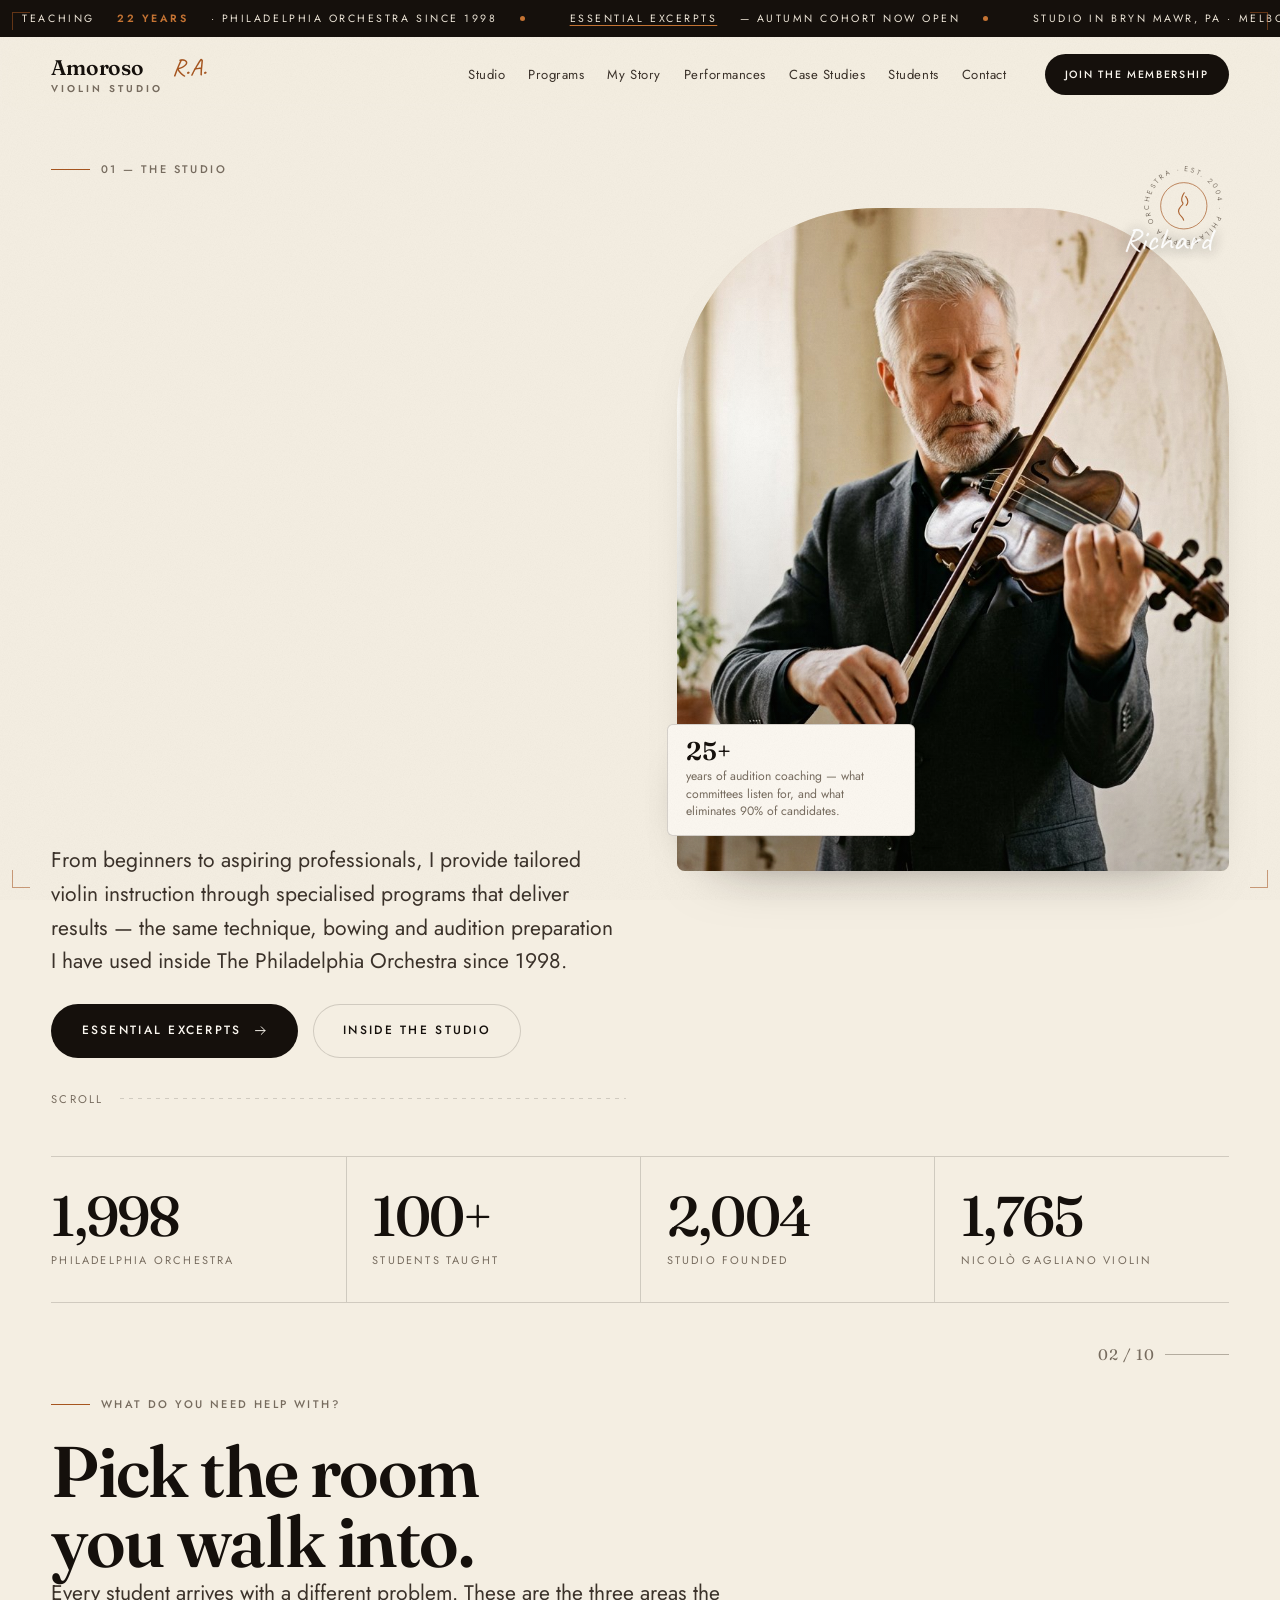
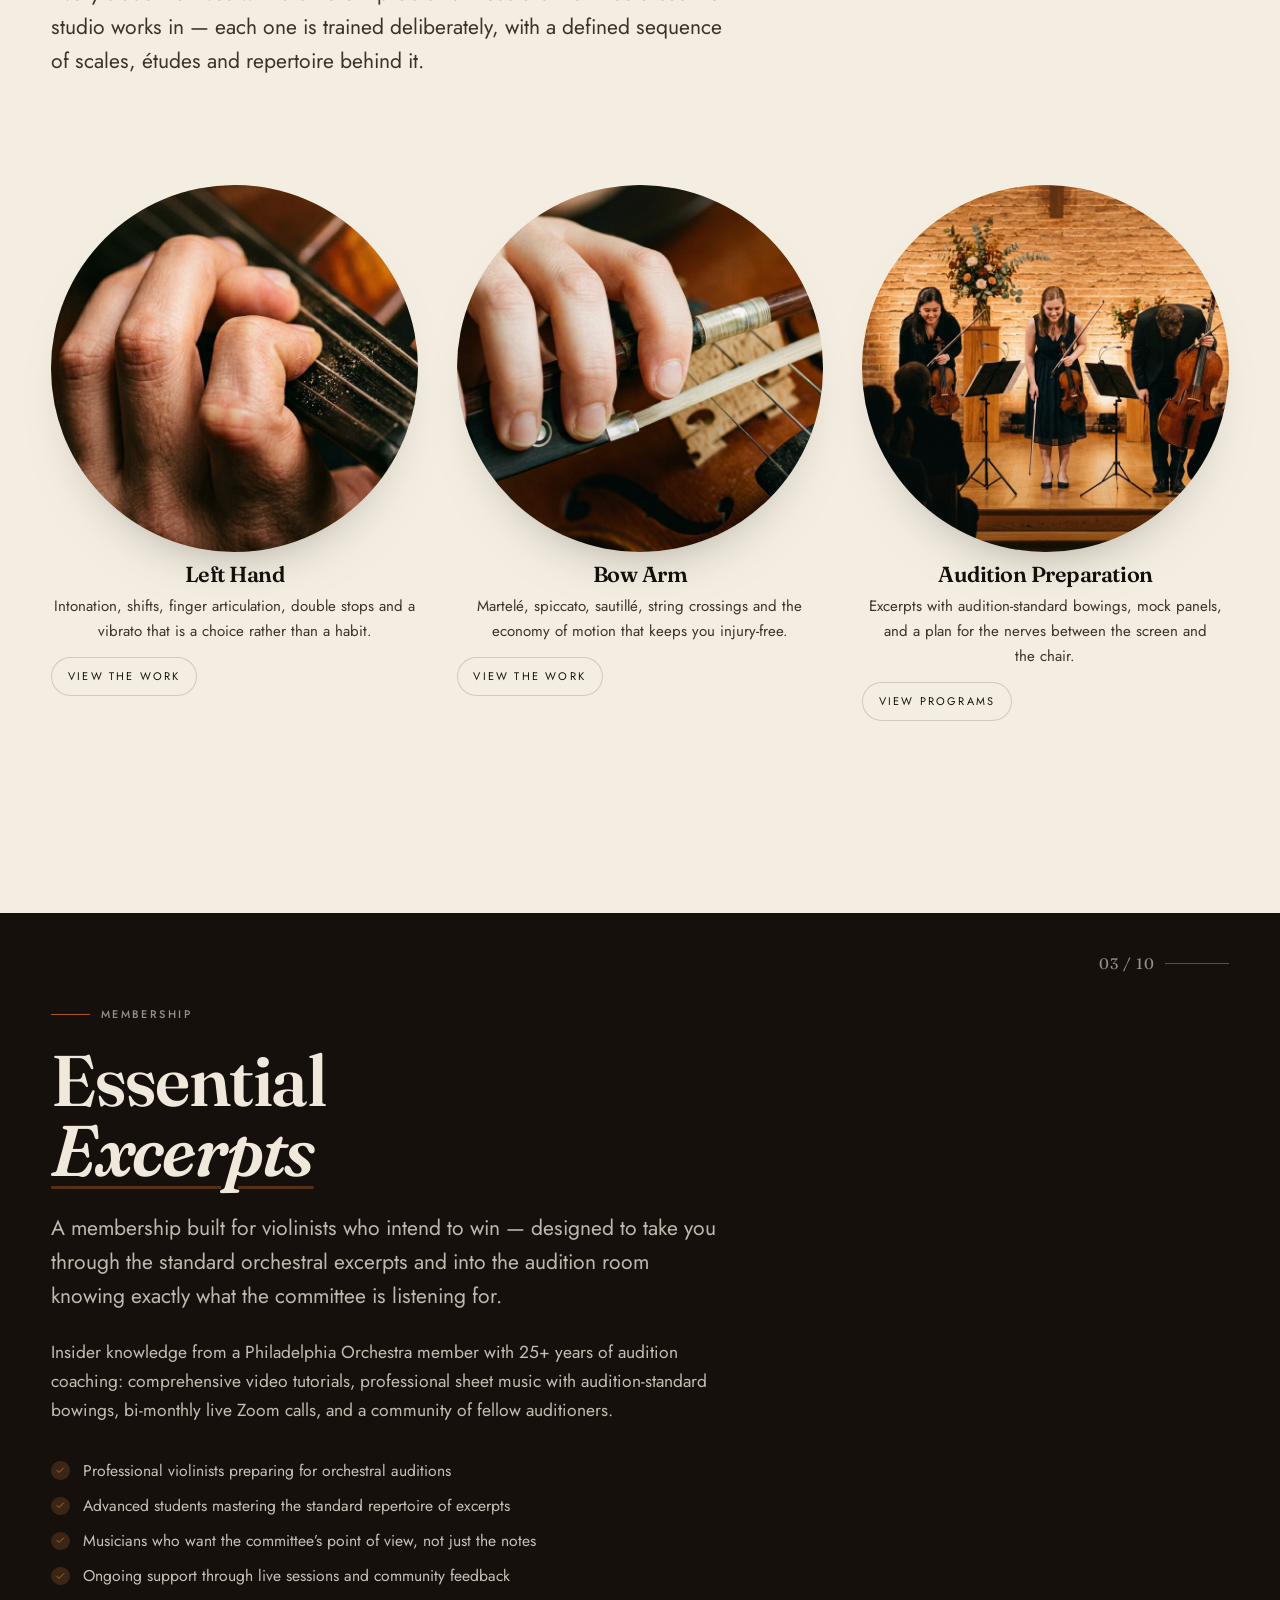
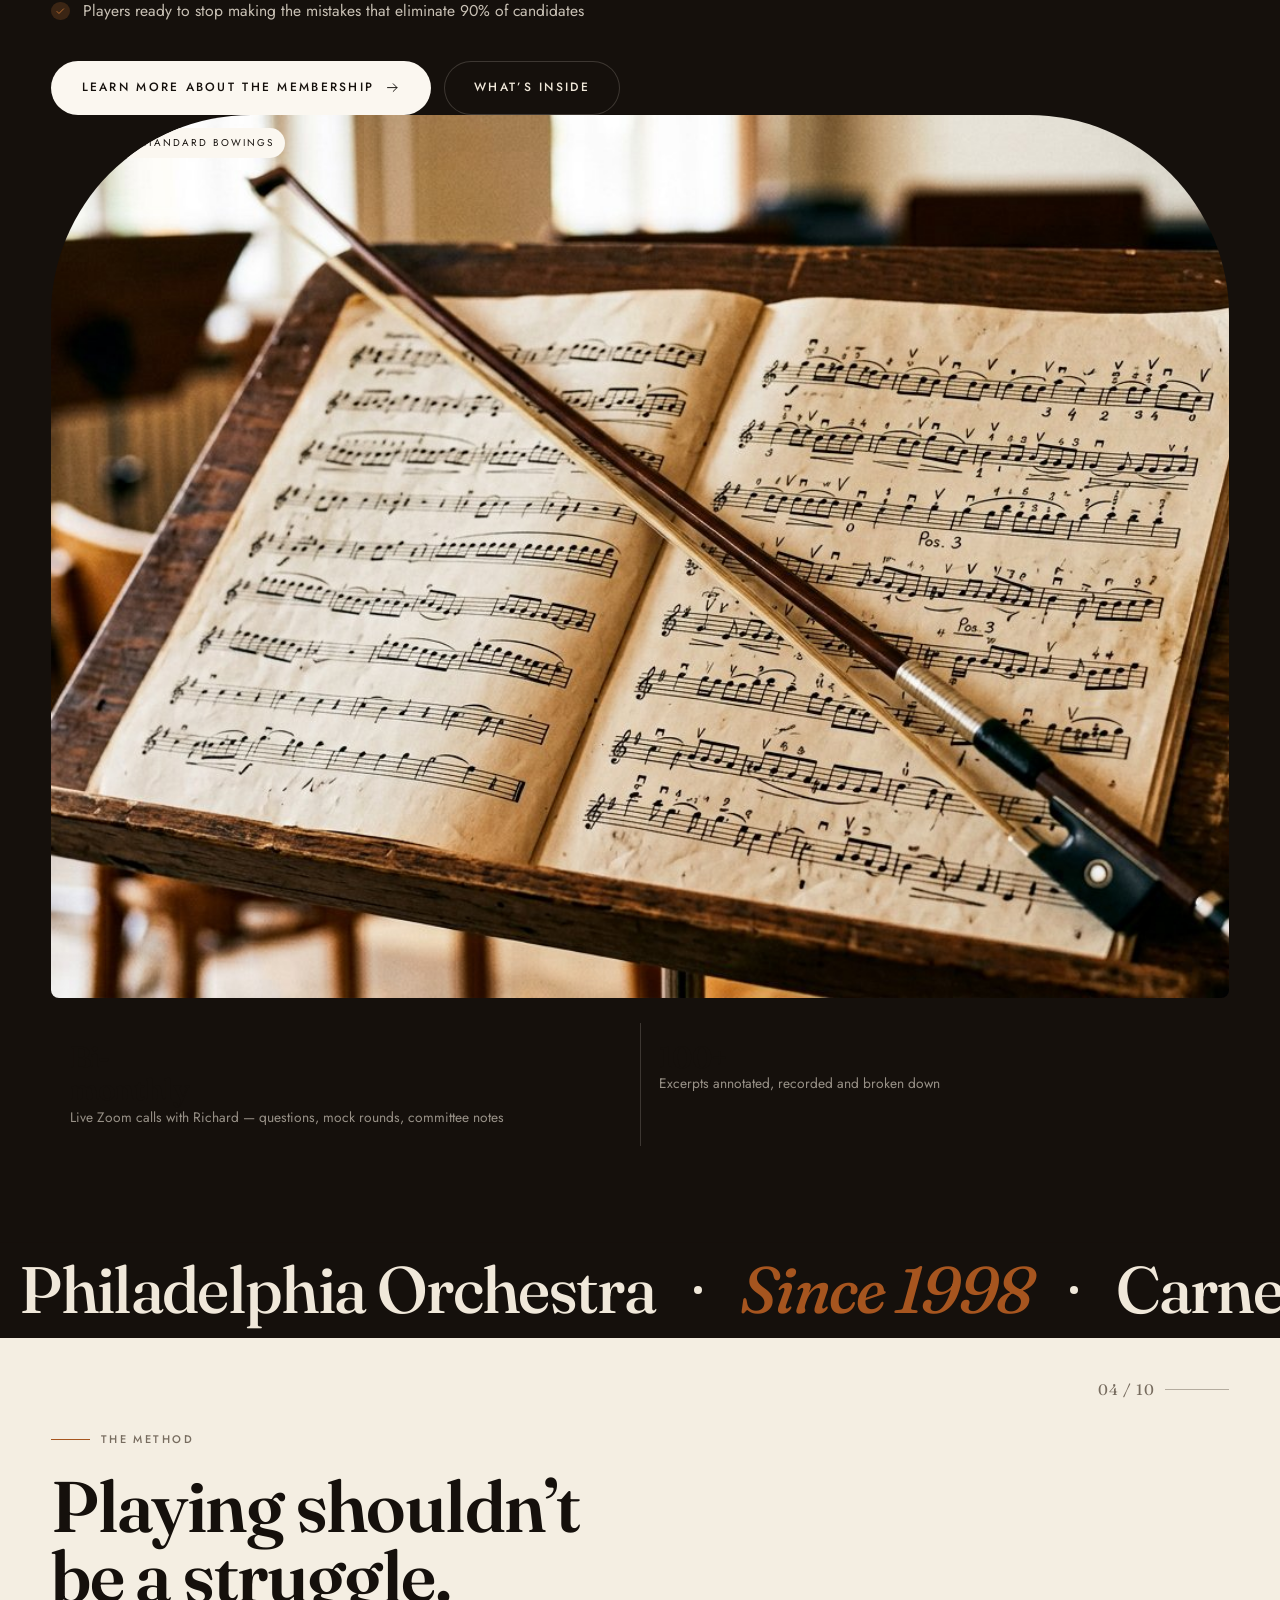
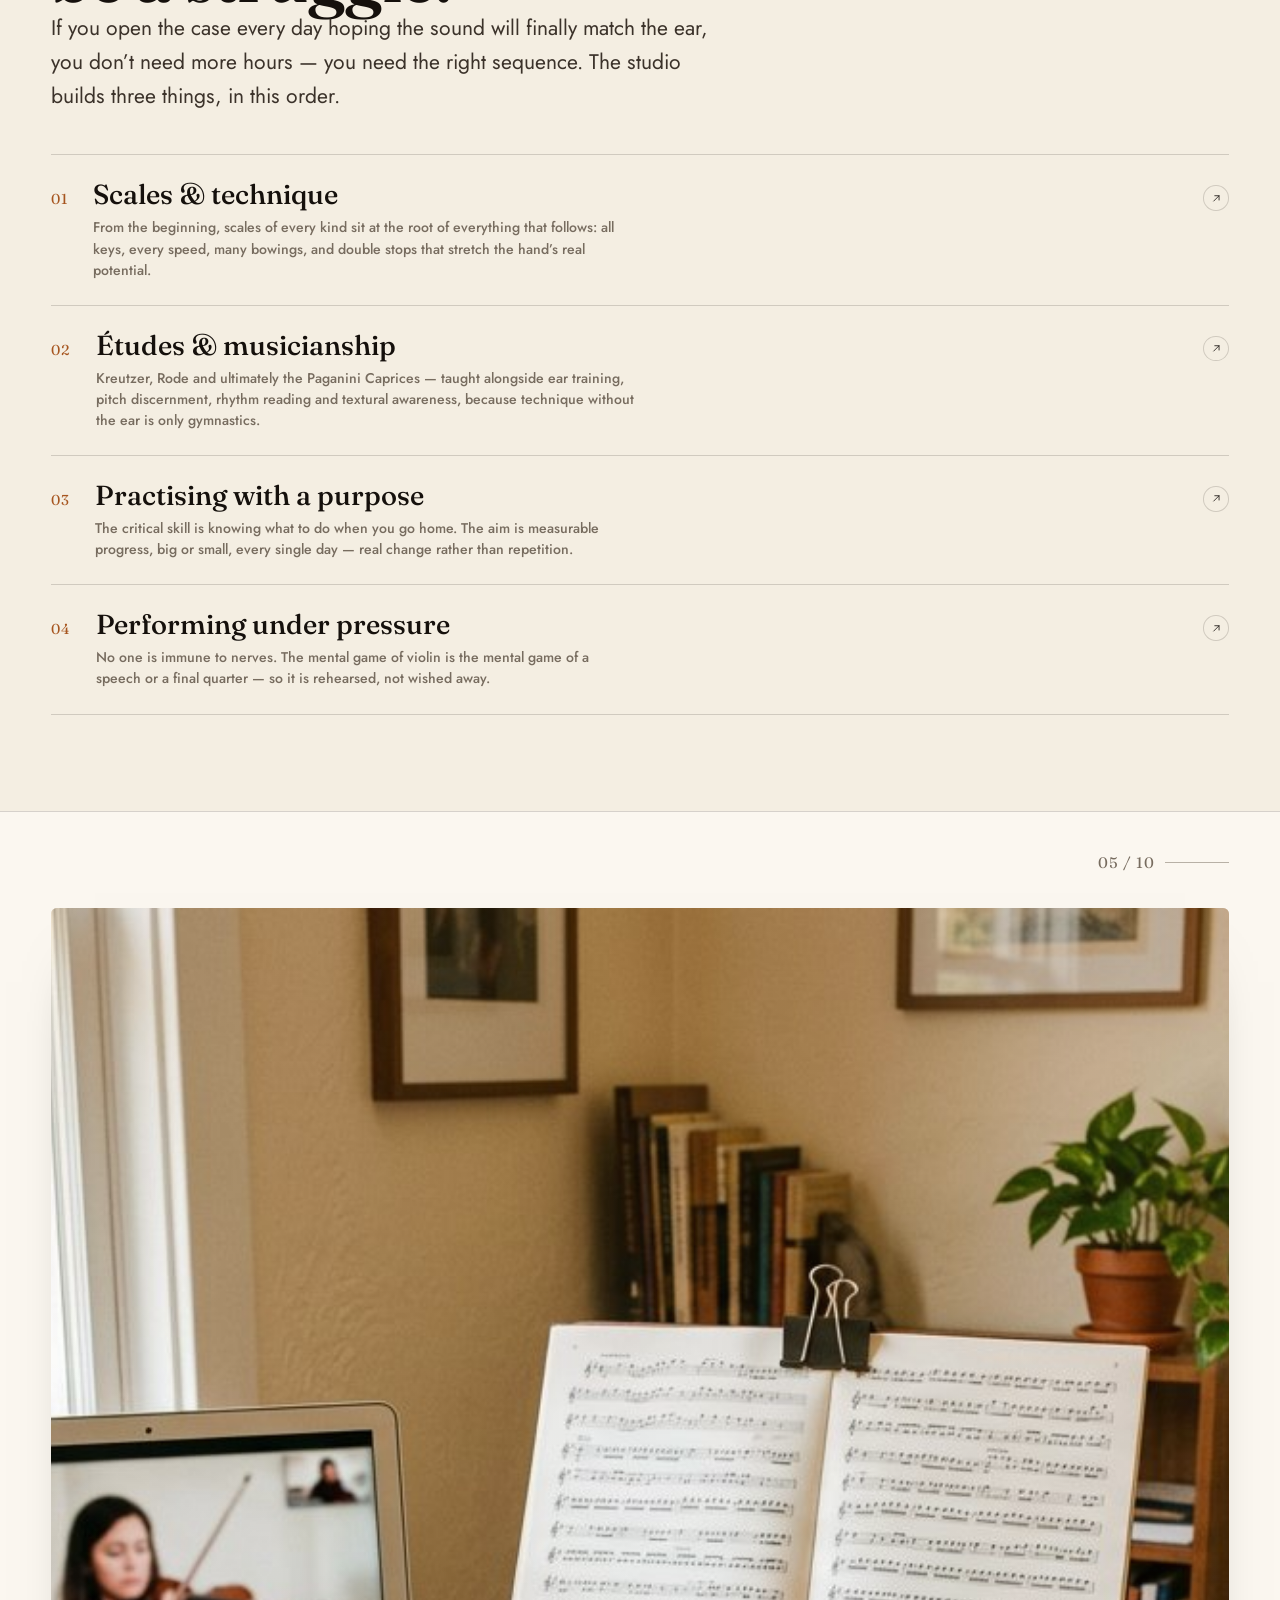
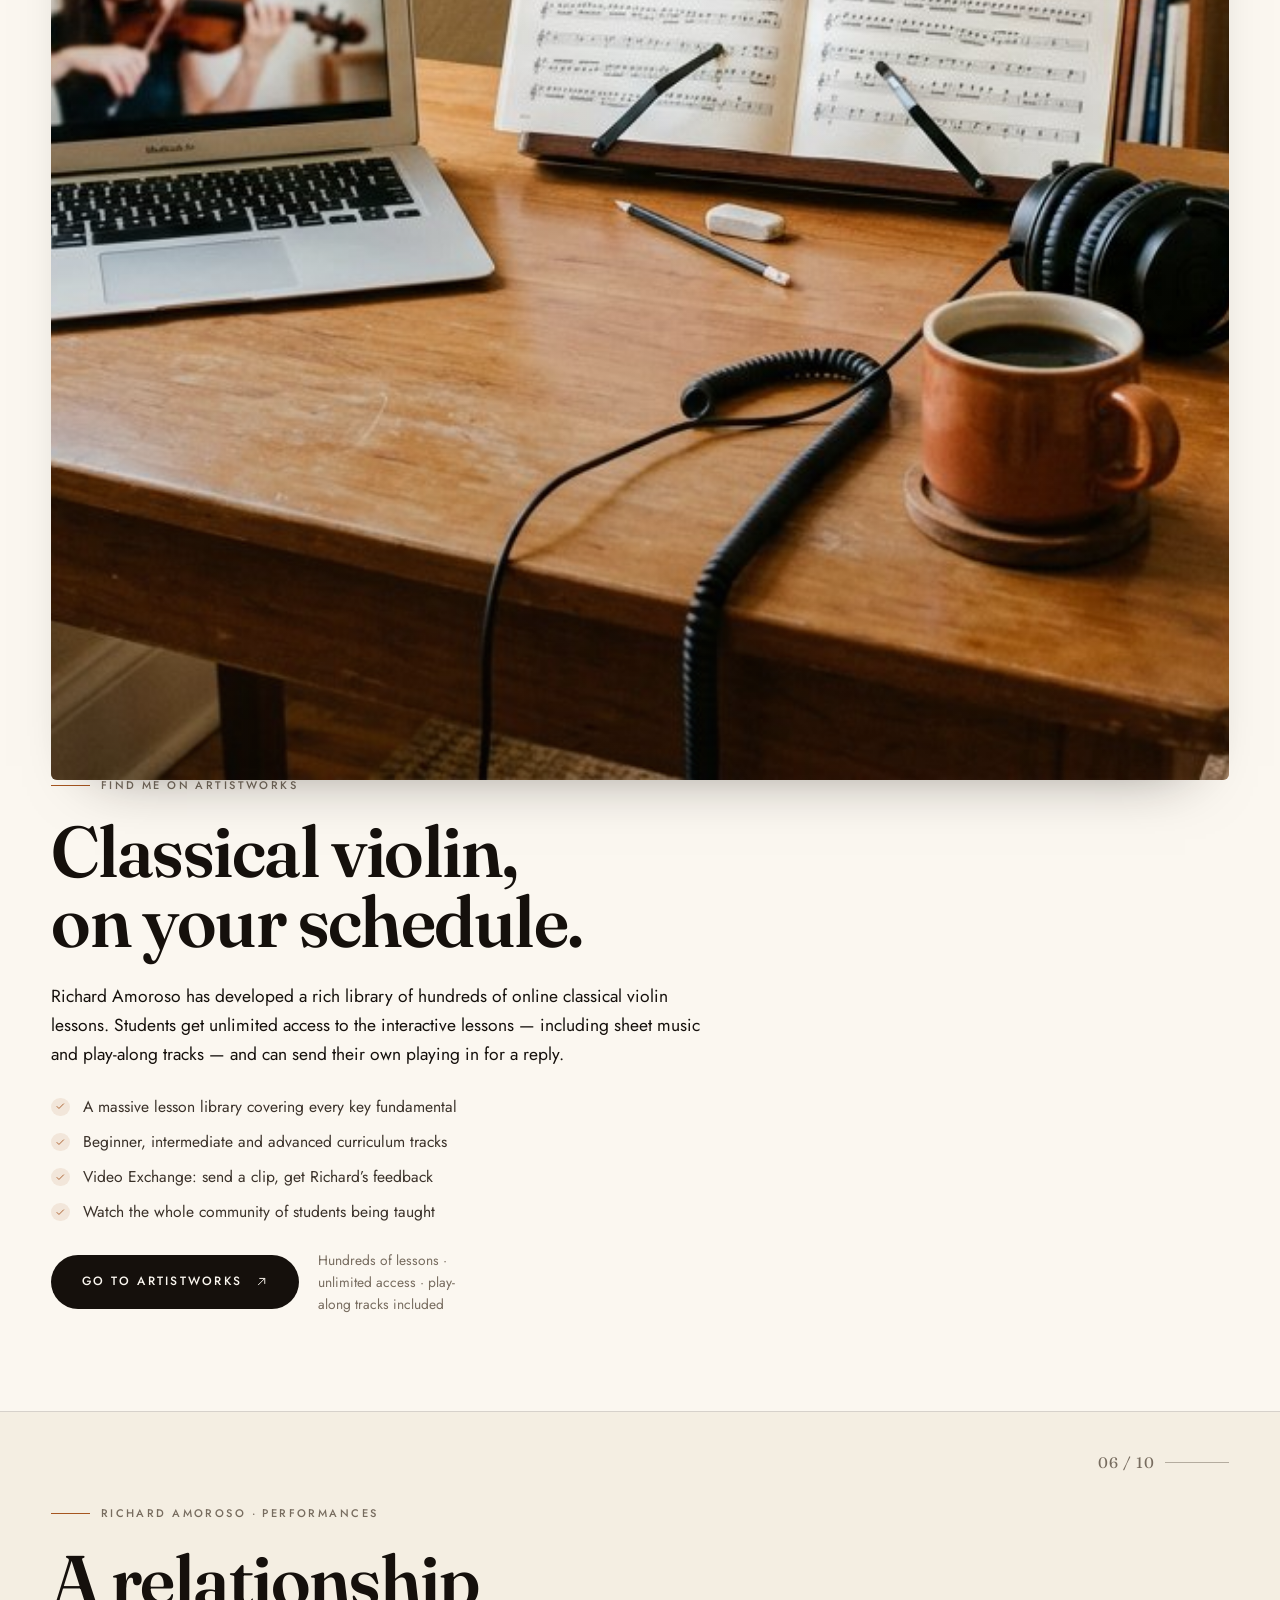
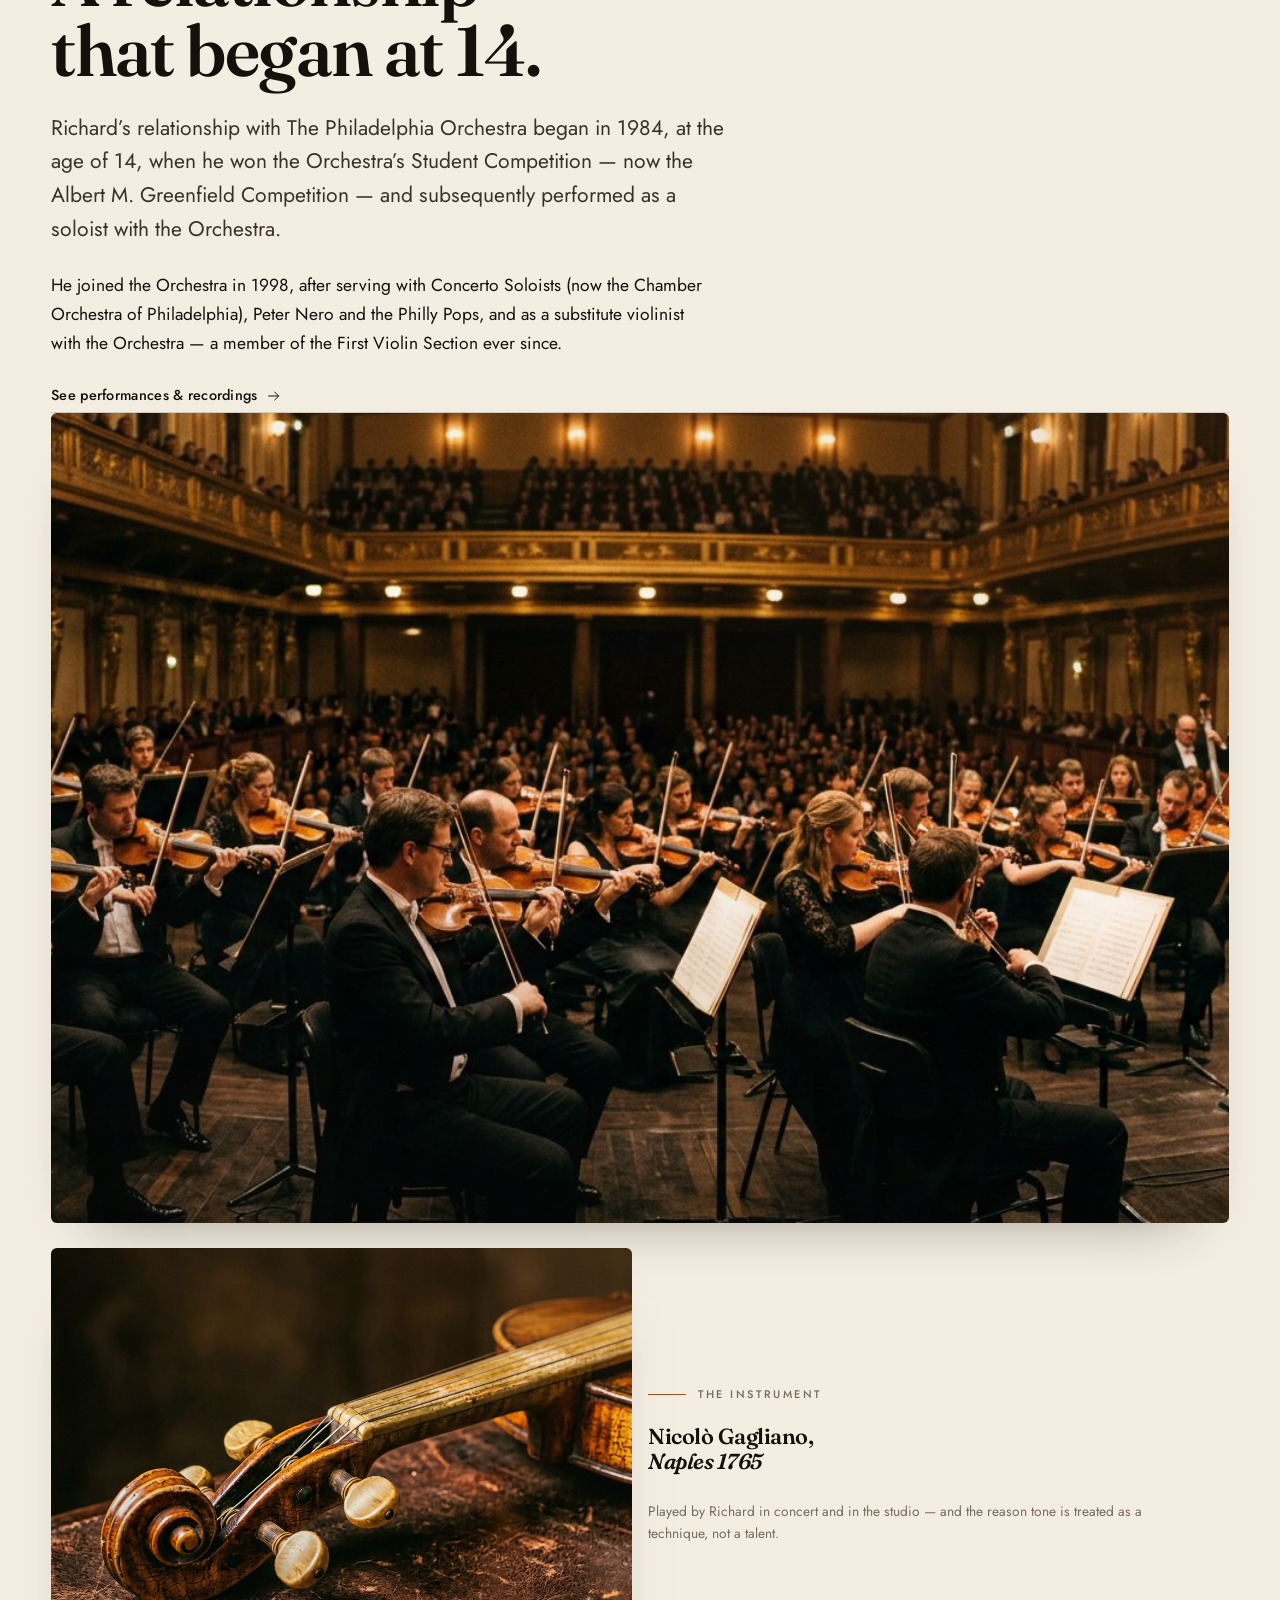
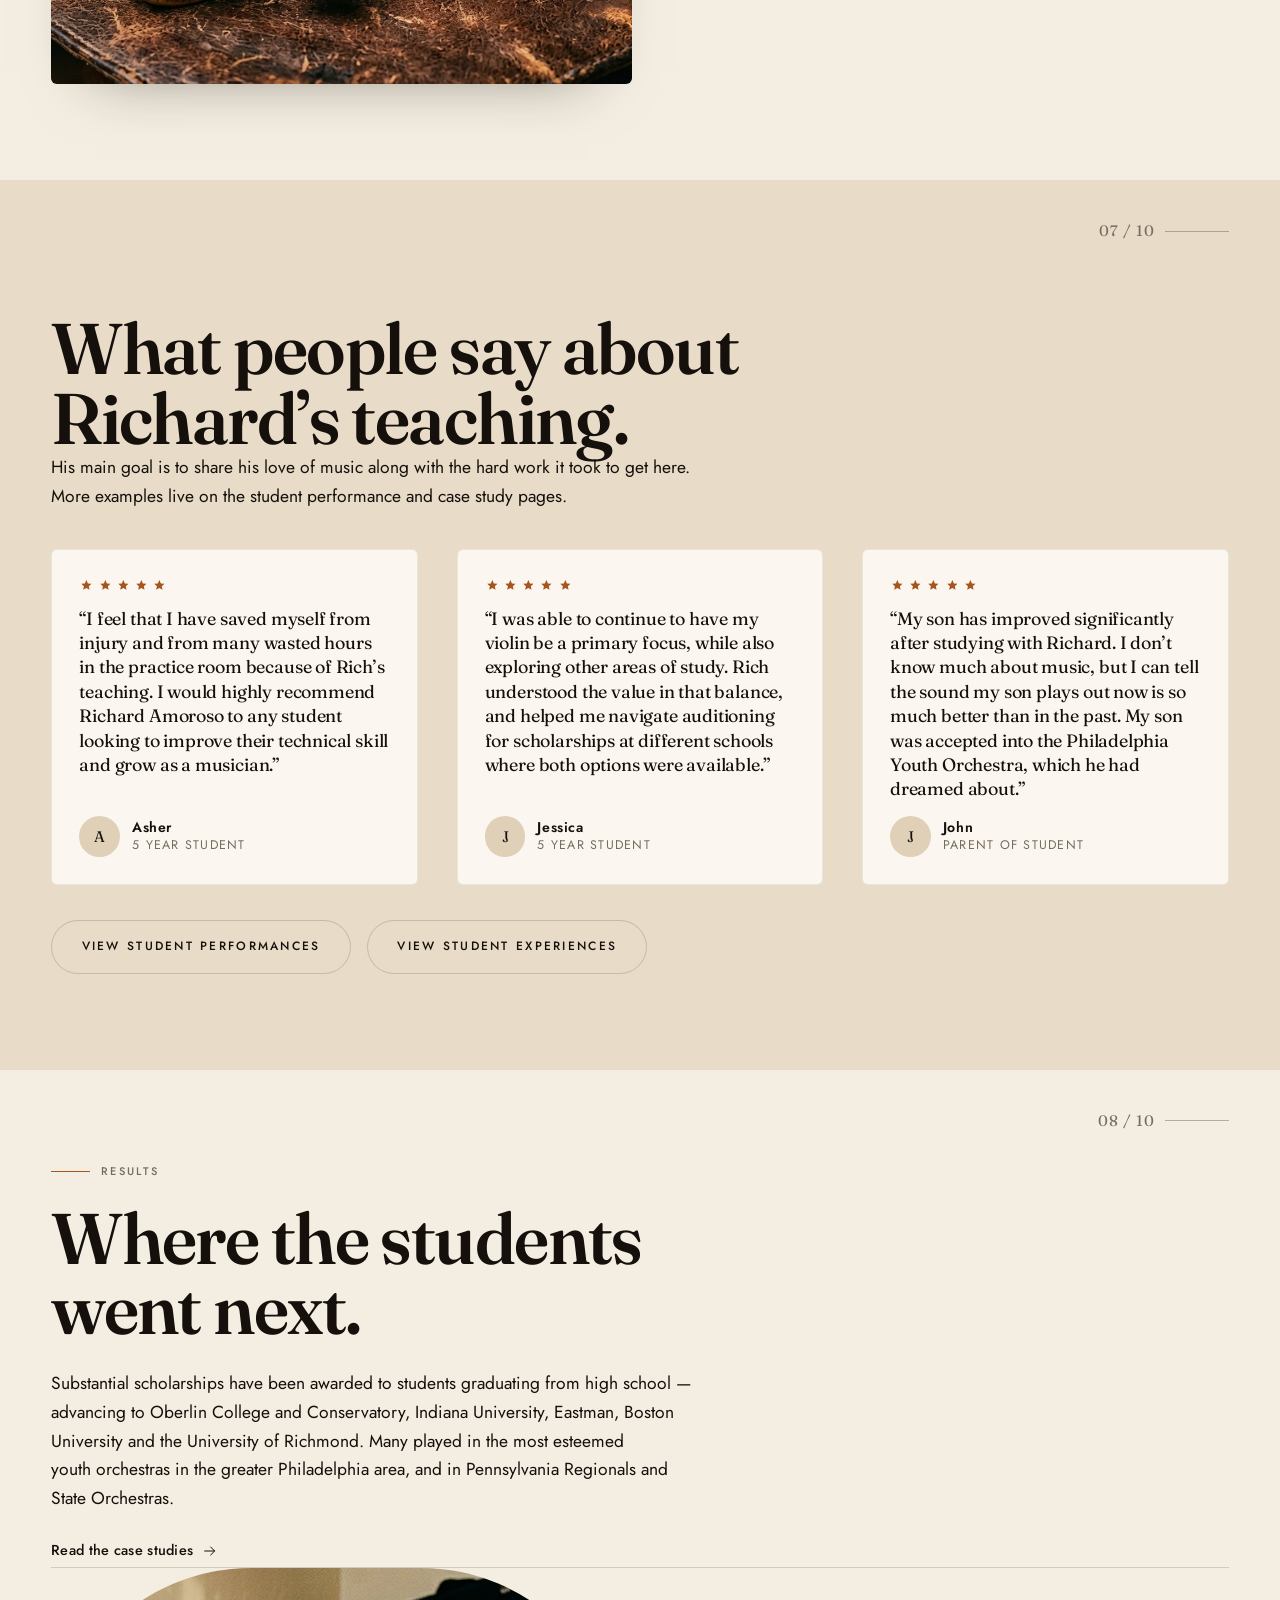
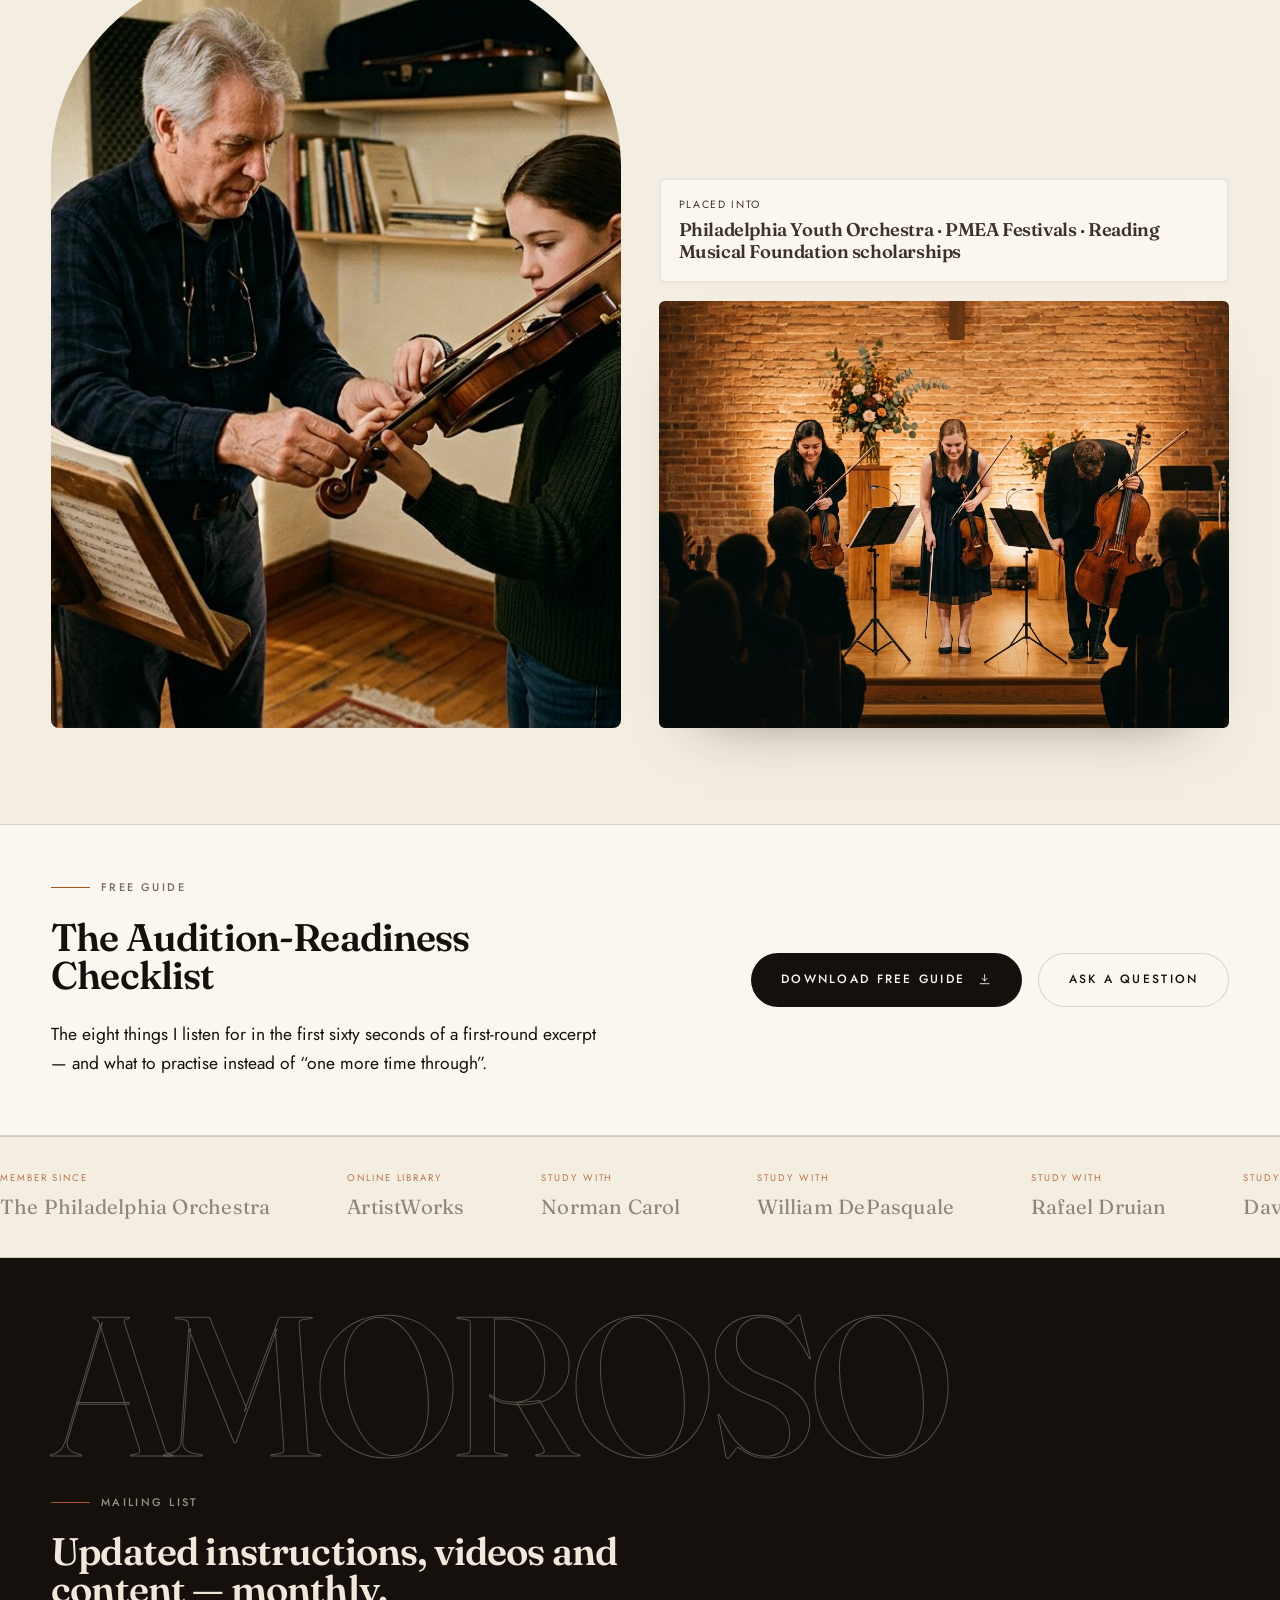
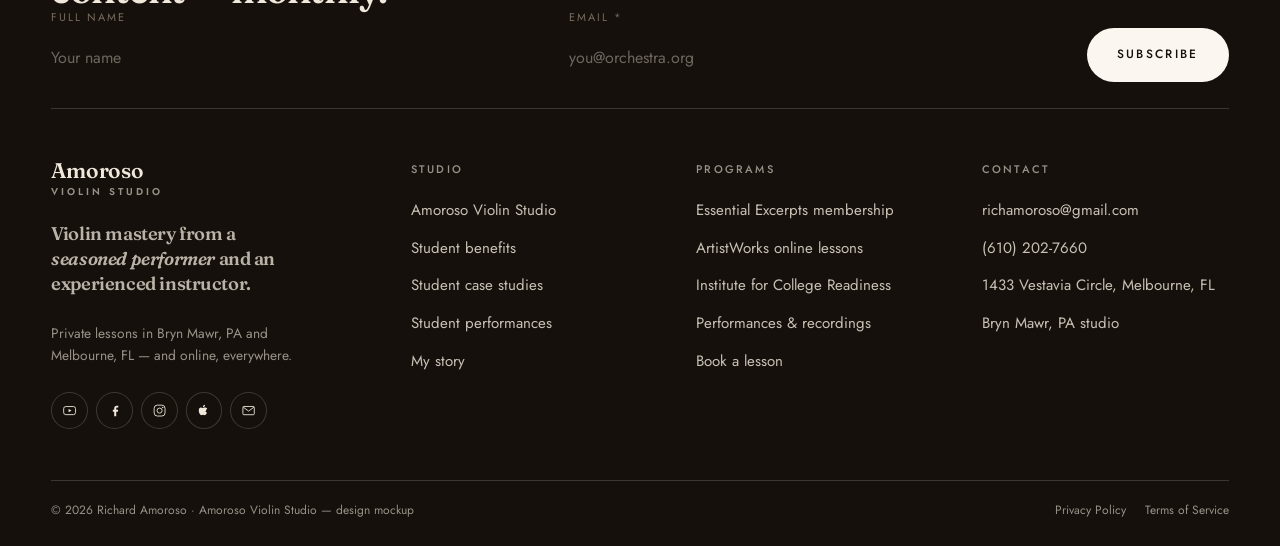
==== commit 5fe8344f: "Polish mockup: case-study pull quotes, timeline imagery, dark-section contrast, hero cleanup Co-auth" ====
--- a/richard-amoroso-redesign/index.html
+++ b/richard-amoroso-redesign/index.html
@@ -140,7 +140,7 @@
         </div>
       </a>
       <a class="card card--feature" href="programs.html">
-        <figure class="ph"><img src="assets/img/solo-stage.jpg" alt="Violinist on stage before an audition panel" width="800" height="800"></figure>
+        <figure class="ph"><img src="assets/img/recital.jpg" alt="Violinist on stage before an audition panel" width="800" height="800"></figure>
         <div class="card-body center">
           <h3 class="card-title"><span>Audition</span> <span>Preparation</span></h3>
           <p>Excerpts with audition-standard bowings, mock panels, and a plan for the nerves between the screen and the chair.</p>
